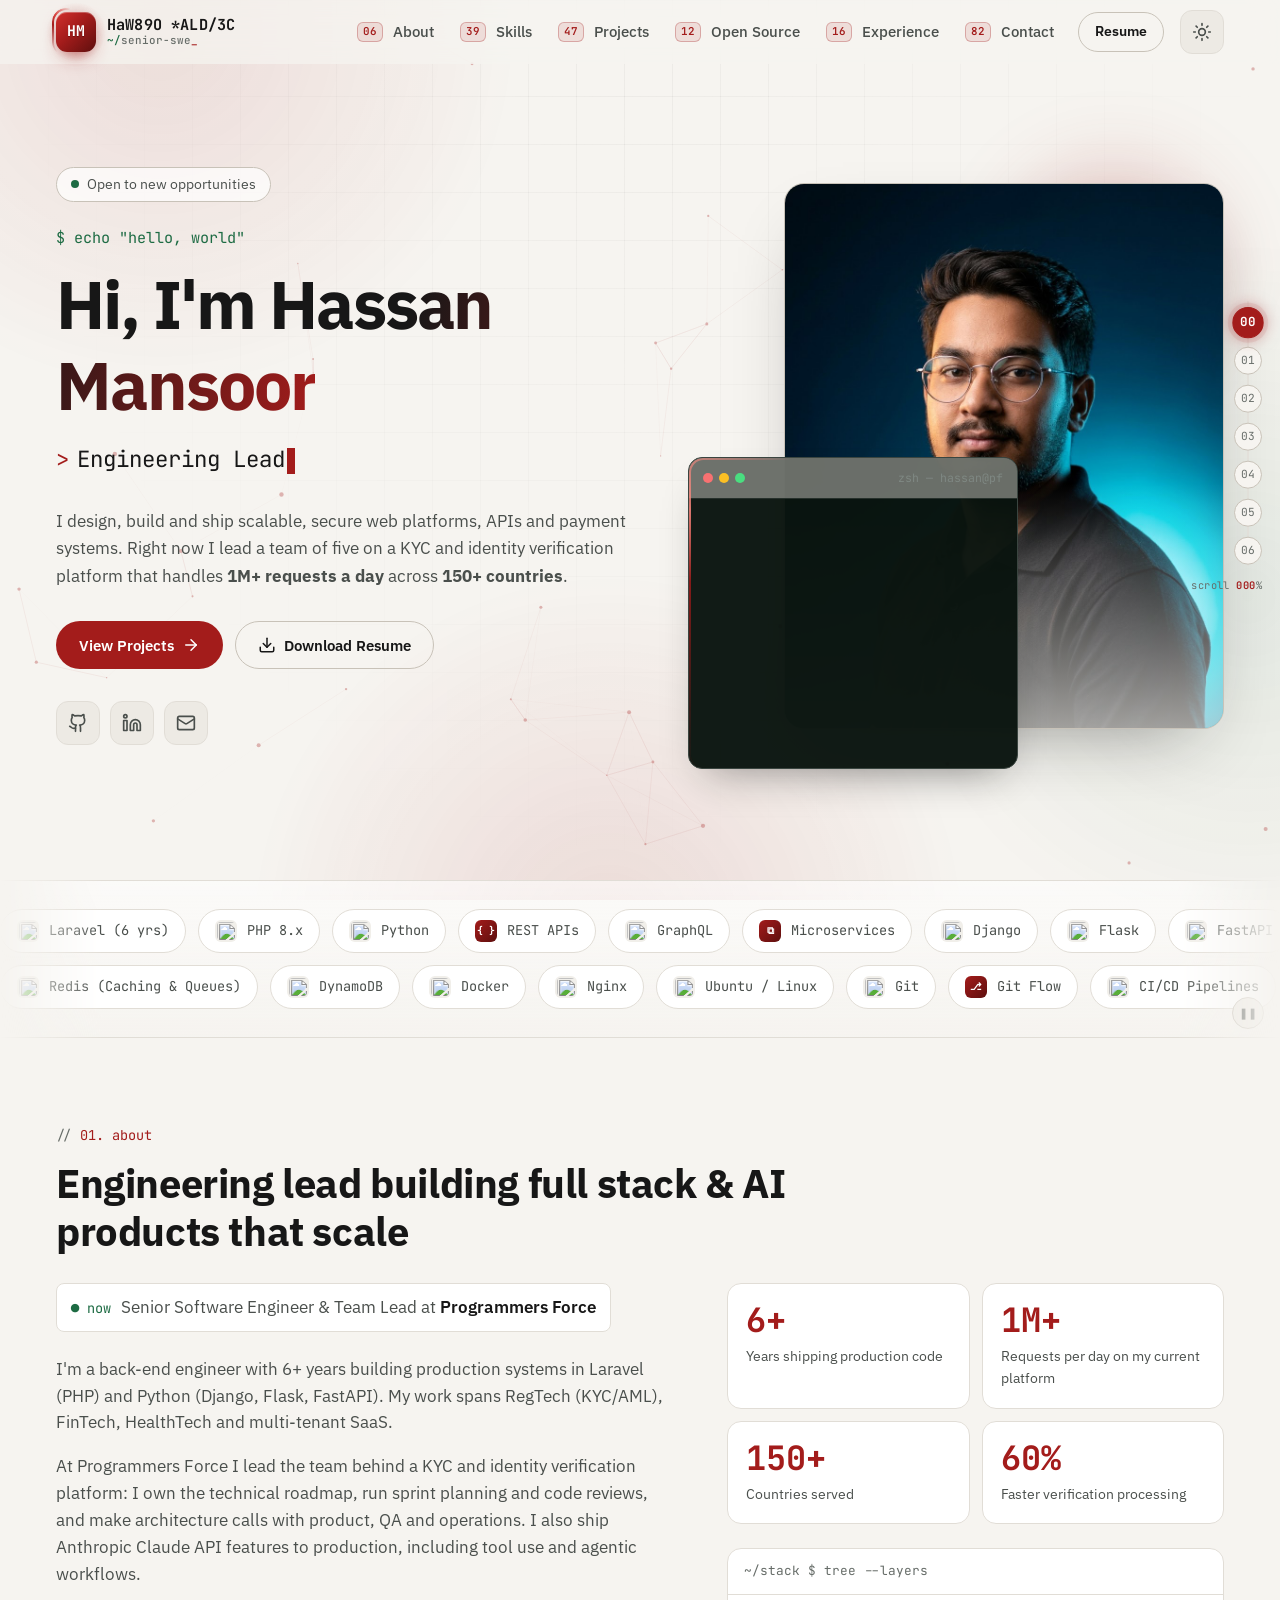
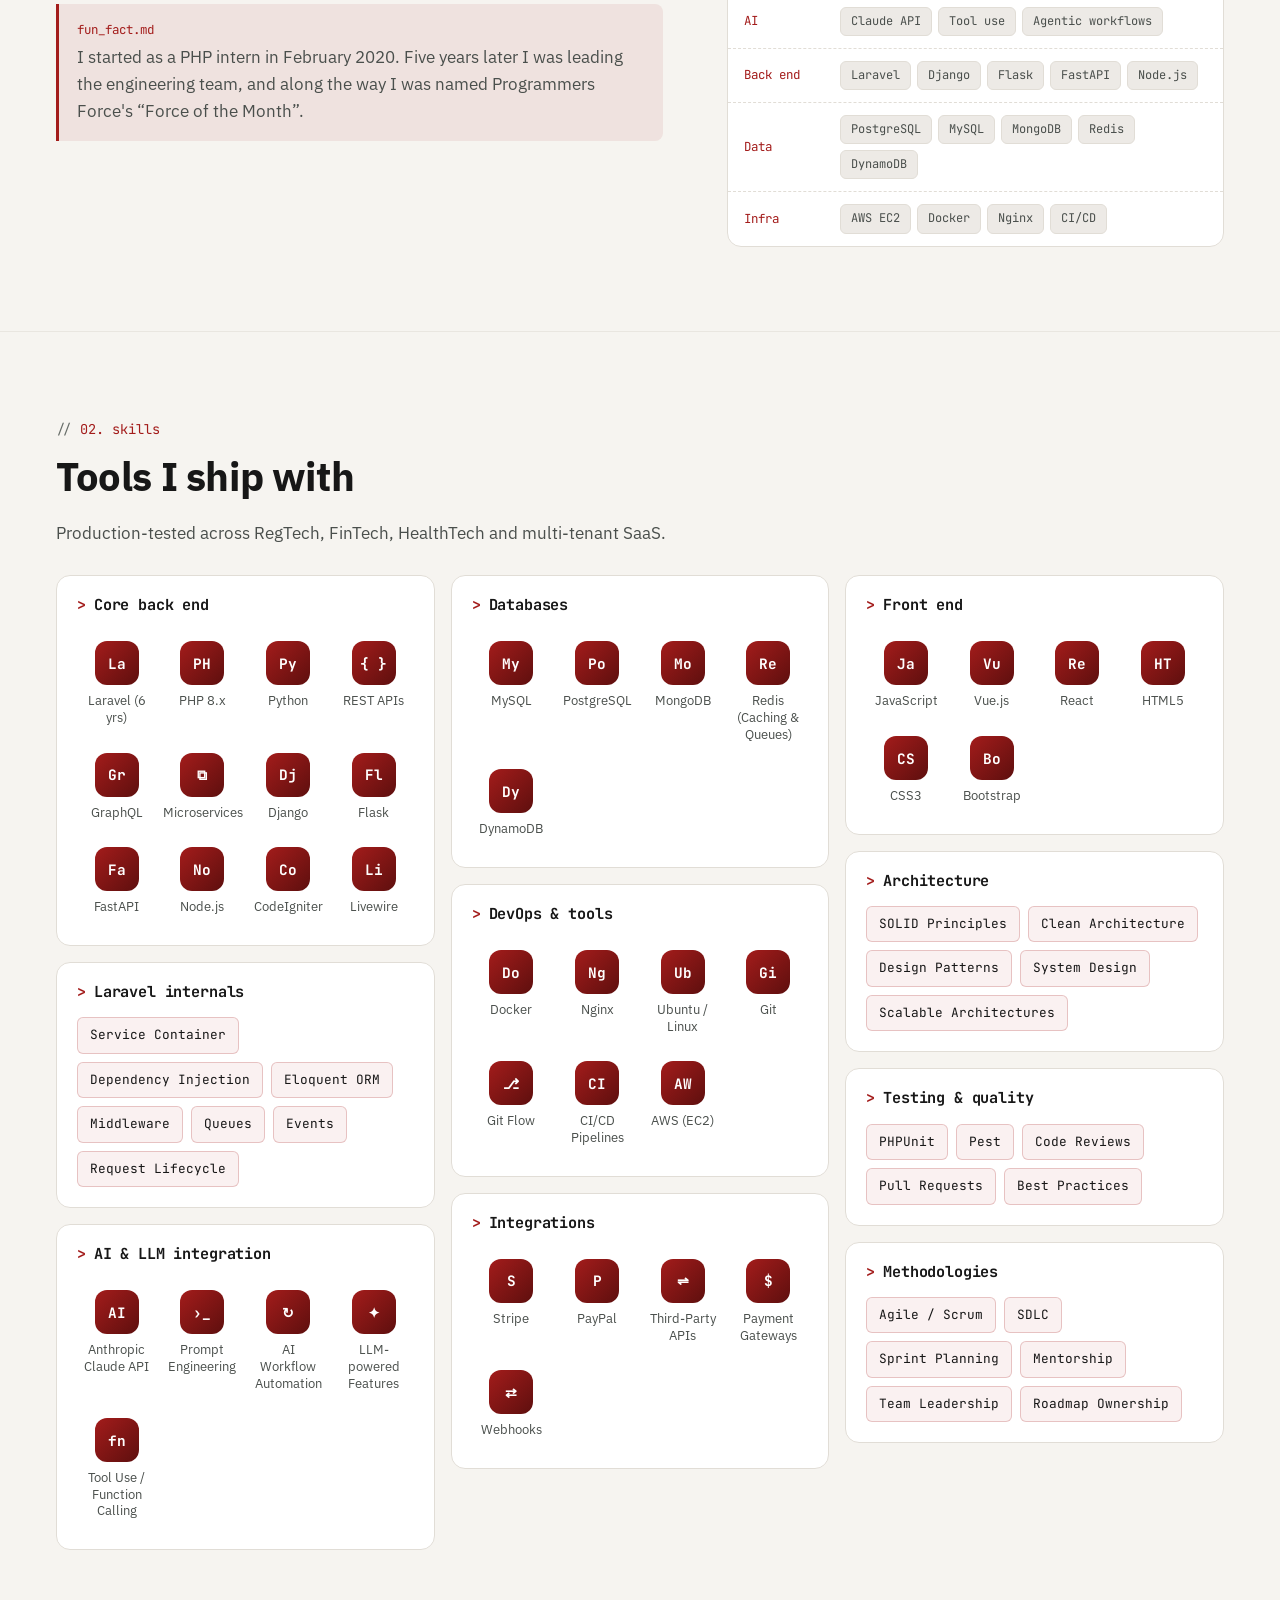
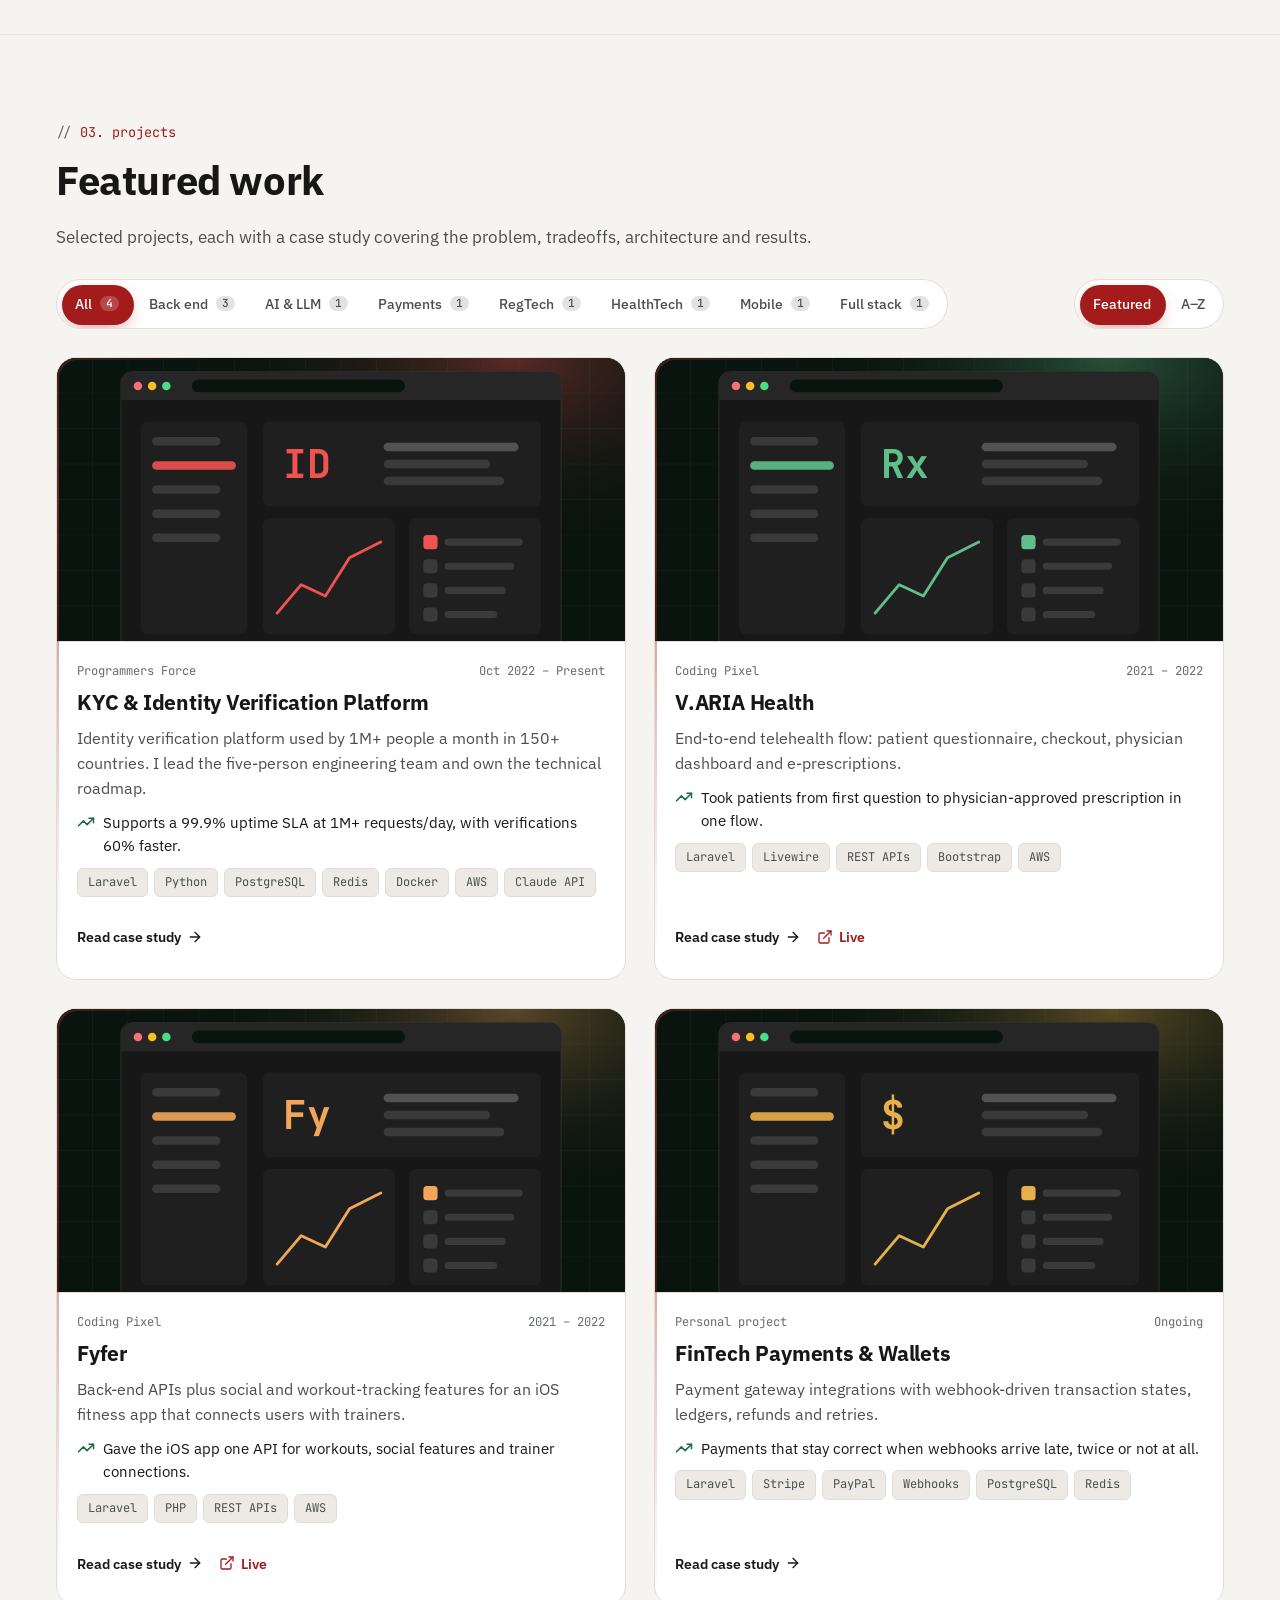
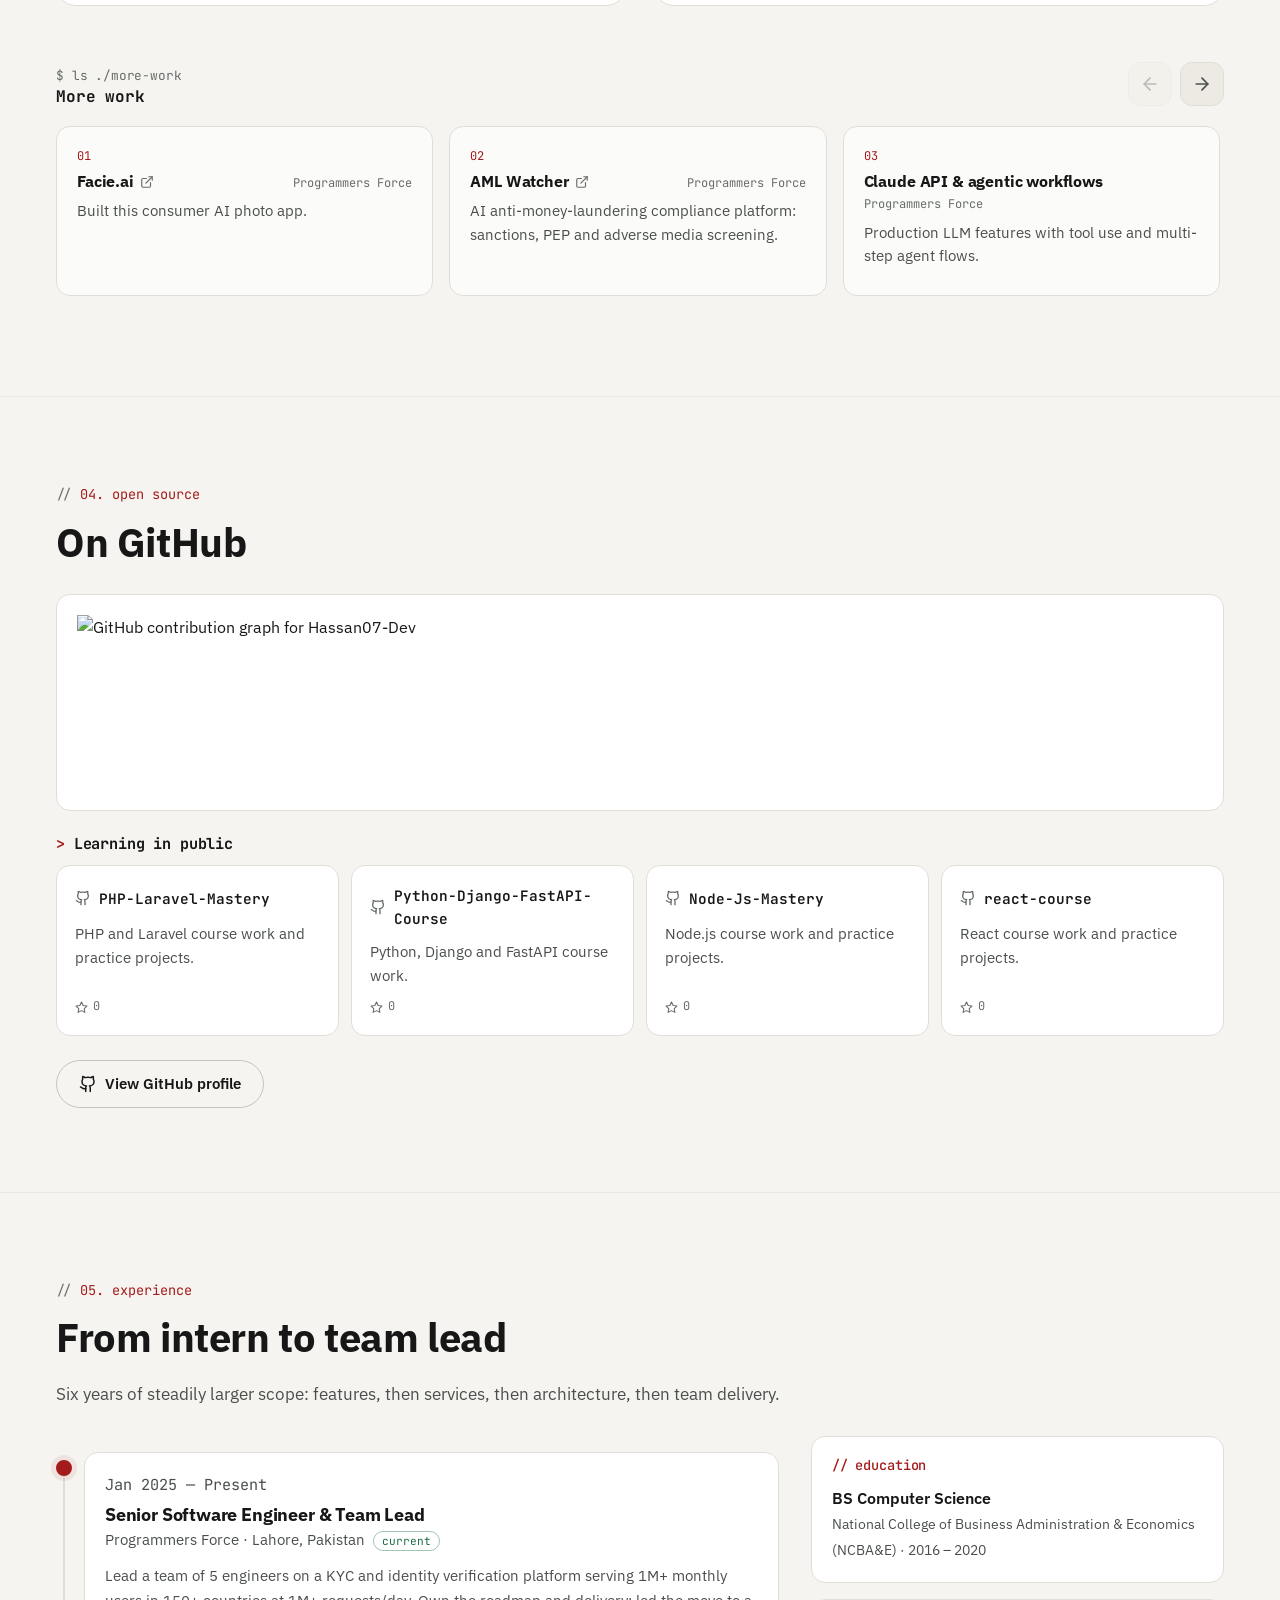
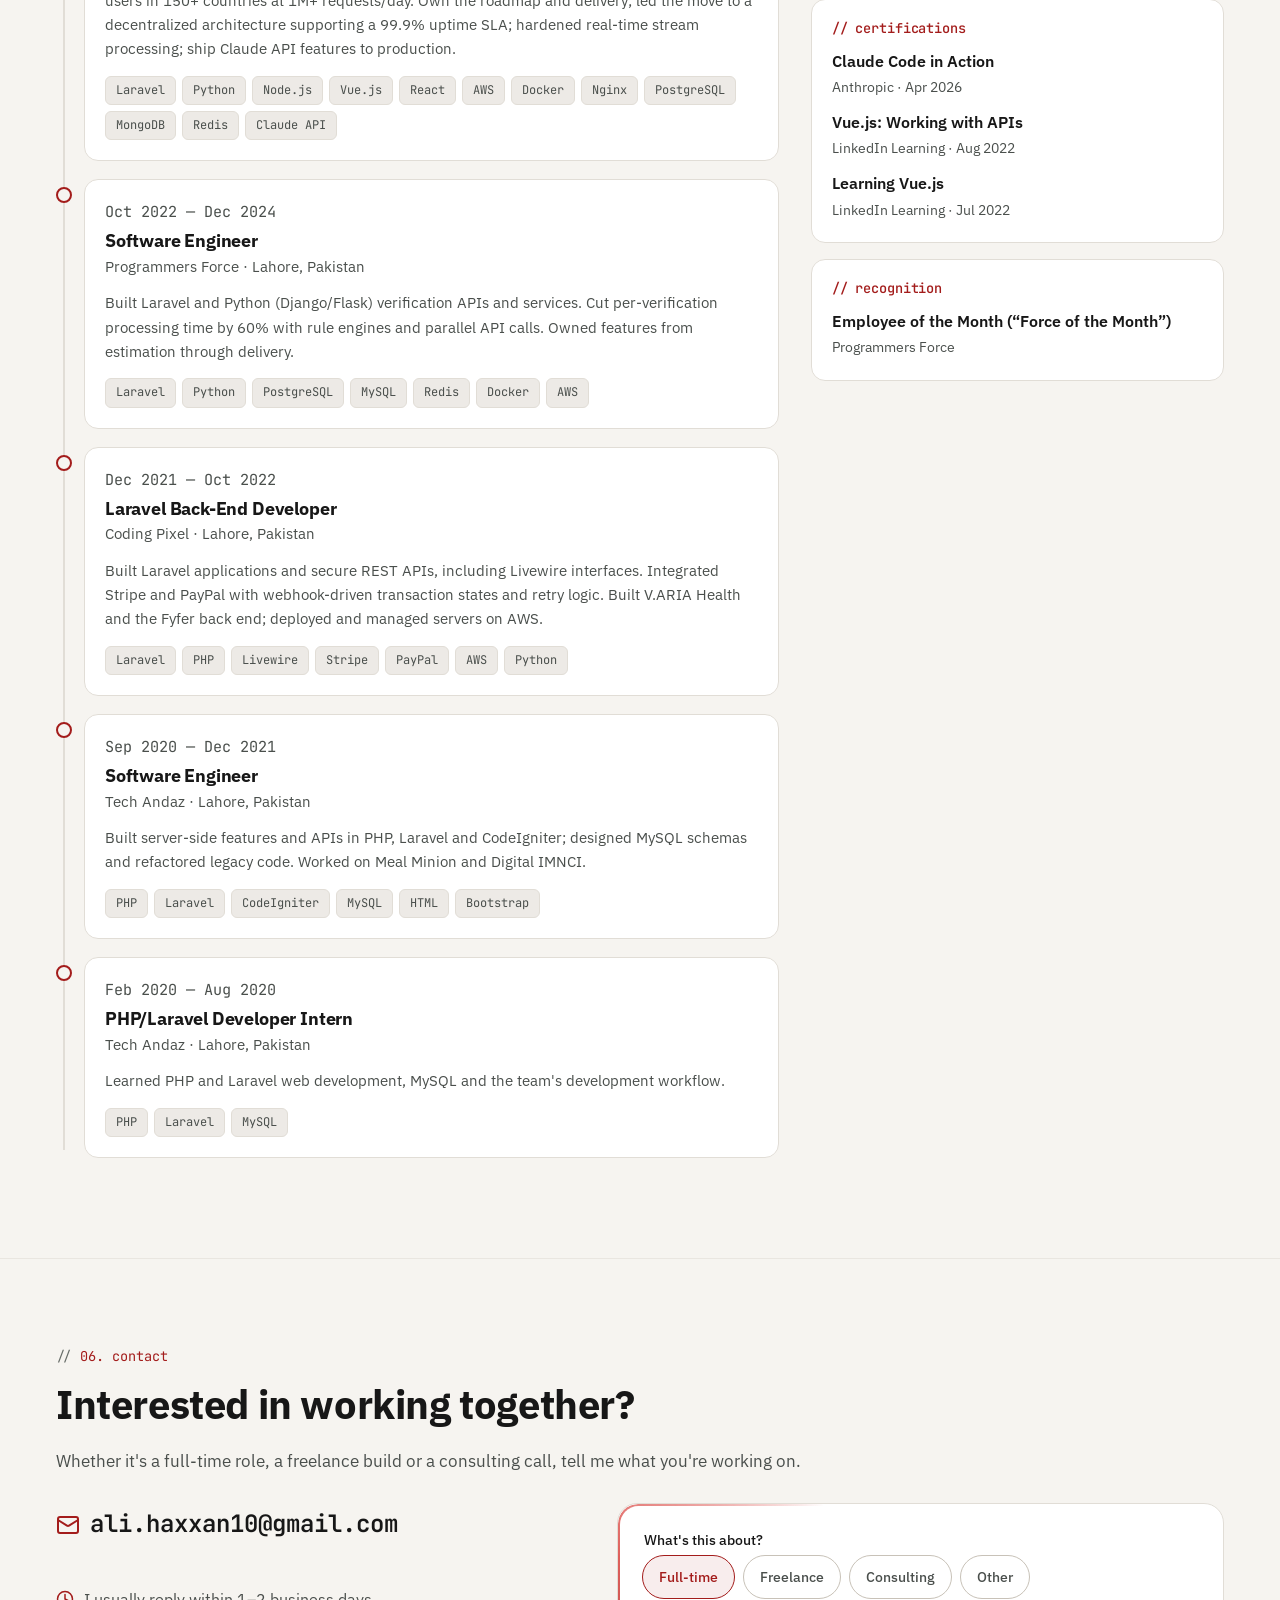
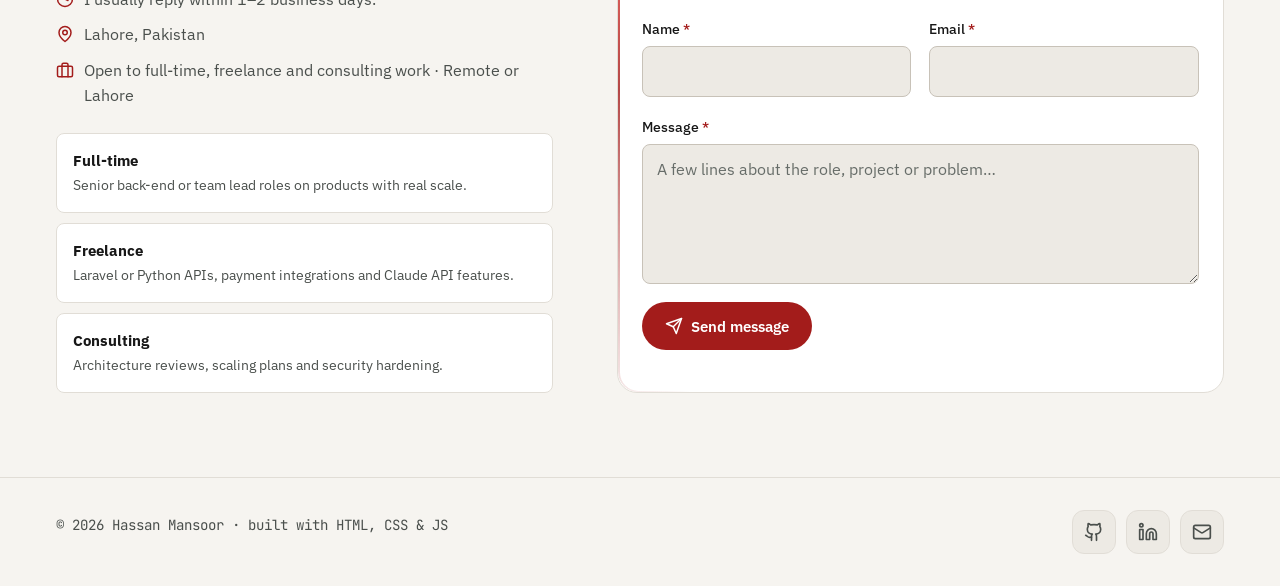
==== index.html @ 576e9c60 "Add developer portfolio site Static HTML/CSS/JS portfolio for Hassan Mansoor: hero with loader and t" ====
<!doctype html>
<html lang="en">
<head>
  <meta charset="utf-8">
  <meta name="viewport" content="width=device-width, initial-scale=1">
  <title>Hassan Mansoor — Engineering Lead · Senior Full Stack &amp; AI Engineer | Laravel, Python, Claude API</title>
  <meta name="description" content="Portfolio of Hassan Mansoor, an Engineering Lead and Senior Full Stack AI Engineer in Lahore with 6+ years building scalable Laravel and Python platforms, APIs, payment systems and Claude API features.">
  <meta name="keywords" content="Hassan Mansoor, engineering lead, senior full stack engineer, full stack AI engineer, developer portfolio, full-stack developer portfolio, Claude Code portfolio, Laravel developer, Python developer, Lahore, Pakistan">
  <meta name="author" content="Hassan Mansoor">
  <meta name="theme-color" content="#06110C">
  <script>(function(){var t;try{t=localStorage.getItem("theme")}catch(e){}if(t!=="light"&&t!=="dark")t=matchMedia("(prefers-color-scheme: light)").matches?"light":"dark";document.documentElement.setAttribute("data-theme",t)})();</script>
  <script>if(!matchMedia("(prefers-reduced-motion: reduce)").matches)document.documentElement.classList.add("loading");</script>
  <link rel="canonical" href="https://hassan07-dev.github.io/">

  <meta property="og:type" content="profile">
  <meta property="og:title" content="Hassan Mansoor — Engineering Lead · Senior Full Stack &amp; AI Engineer">
  <meta property="og:description" content="6+ years building scalable Laravel and Python platforms, APIs and payment systems. Currently leading a KYC platform at 1M+ requests/day.">
  <meta property="og:url" content="https://hassan07-dev.github.io/">
  <meta property="og:image" content="https://hassan07-dev.github.io/assets/img/hassan-mansoor.jpg">
  <meta name="twitter:card" content="summary_large_image">
  <meta name="twitter:title" content="Hassan Mansoor — Engineering Lead · Senior Full Stack &amp; AI Engineer">
  <meta name="twitter:description" content="Laravel · Python · Claude API · 1M+ requests/day.">
  <meta name="twitter:image" content="https://hassan07-dev.github.io/assets/img/hassan-mansoor.jpg">

  <link rel="icon" href="assets/img/favicon.svg" type="image/svg+xml">
  <link rel="preconnect" href="https://fonts.googleapis.com">
  <link rel="preconnect" href="https://fonts.gstatic.com" crossorigin>
  <link href="https://fonts.googleapis.com/css2?family=IBM+Plex+Sans:wght@400;500;600;700&family=JetBrains+Mono:wght@400;500;600;700&display=swap" rel="stylesheet">
  <link rel="preload" as="image" href="assets/img/hassan-mansoor.jpg">
  <link rel="stylesheet" href="assets/css/styles.css">

  <script type="application/ld+json">
  {
    "@context": "https://schema.org",
    "@type": "Person",
    "name": "Hassan Mansoor",
    "jobTitle": "Engineering Lead · Senior Full Stack & AI Engineer",
    "worksFor": { "@type": "Organization", "name": "Programmers Force" },
    "address": { "@type": "PostalAddress", "addressLocality": "Lahore", "addressCountry": "PK" },
    "email": "mailto:ali.haxxan10@gmail.com",
    "image": "https://hassan07-dev.github.io/assets/img/hassan-mansoor.jpg",
    "url": "https://hassan07-dev.github.io/",
    "sameAs": ["https://www.linkedin.com/in/hassan26", "https://github.com/Hassan07-Dev"],
    "alumniOf": "National College of Business Administration & Economics",
    "knowsAbout": ["Laravel", "PHP", "Python", "Django", "Flask", "FastAPI", "REST APIs", "PostgreSQL", "Redis", "AWS", "Docker", "Anthropic Claude API"]
  }
  </script>
</head>
<body data-page="home" data-base="">
  <a class="skip-link" href="#main">Skip to content</a>
  <!-- Page loader (shown while html.loading; removed by main.js, auto-hides after 6s as a failsafe) -->
  <div class="loader" id="loader" aria-hidden="true">
    <div class="loader-curtain loader-curtain-top"></div>
    <div class="loader-curtain loader-curtain-bottom"></div>
    <div class="loader-core">
      <div class="loader-orbit">
        <svg class="loader-ring" viewBox="0 0 120 120">
          <circle class="loader-ring-track" cx="60" cy="60" r="52"/>
          <circle class="loader-ring-arc" cx="60" cy="60" r="52" pathLength="100"/>
        </svg>
        <span class="loader-spinner"></span>
        <span class="loader-monogram">HM</span>
      </div>
      <p class="loader-name"><span class="prompt">~/</span>hassan<span class="caret">_</span></p>
      <ol class="loader-log">
        <li>booting portfolio<span class="dots"></span></li>
        <li>loading modules: laravel · python · claude-api</li>
        <li>warming caches: redis</li>
        <li class="ok">ready ✓</li>
      </ol>
      <div class="loader-bar"><span></span></div>
      <p class="loader-pct"><b>000</b>%</p>
    </div>
  </div>

  <header class="site-header">
    <nav class="container nav" aria-label="Primary">
      <a class="logo" href="#top" aria-label="Hassan Mansoor, back to top"><span class="logo-mark" aria-hidden="true"><span class="logo-face logo-front">HM</span><span class="logo-face logo-back">&lt;/&gt;</span></span><span class="logo-text" aria-hidden="true"><span class="logo-name">Hassan Mansoor</span><span class="logo-sub"><span class="prompt">~/</span>senior-swe<span class="caret">_</span></span></span></a>
      <div class="nav-menu" id="nav-menu">
        <a href="#about"><span class="num">01</span>About</a>
        <a href="#skills"><span class="num">02</span>Skills</a>
        <a href="#projects"><span class="num">03</span>Projects</a>
        <a href="#opensource"><span class="num">04</span>Open Source</a>
        <a href="#writing"><span class="num">05</span>Writing</a>
        <a href="#experience"><span class="num">06</span>Experience</a>
        <a href="#contact"><span class="num">07</span>Contact</a>
        <a class="btn btn-ghost" href="assets/Hassan-Mansoor-Resume.pdf" download>Resume</a>
      </div>
      <div class="nav-end">
        <button class="icon-btn theme-toggle" type="button" aria-label="Switch to day mode">
          <svg class="i-moon" viewBox="0 0 24 24" fill="none" stroke="currentColor" stroke-width="2" stroke-linecap="round" stroke-linejoin="round" aria-hidden="true"><path d="M12 3a6 6 0 0 0 9 9 9 9 0 1 1-9-9Z"/></svg>
          <svg class="i-sun" viewBox="0 0 24 24" fill="none" stroke="currentColor" stroke-width="2" stroke-linecap="round" stroke-linejoin="round" aria-hidden="true"><circle cx="12" cy="12" r="4"/><path d="M12 2v2M12 20v2M4.93 4.93l1.41 1.41M17.66 17.66l1.41 1.41M2 12h2M20 12h2M6.34 17.66l-1.41 1.41M19.07 4.93l-1.41 1.41"/></svg>
        </button>
        <button class="nav-toggle" type="button" aria-expanded="false" aria-controls="nav-menu" aria-label="Open menu"><span class="bar"></span></button>
      </div>
    </nav>
  </header>

  <main id="main">
    <!-- 1. Hero -->
    <section class="hero" id="top" data-rail="Intro" aria-labelledby="hero-title">
      <div class="container hero-grid">
        <div>
          <p class="status-pill" data-intro><span class="status-dot" aria-hidden="true"></span>Open to new opportunities</p>
          <p class="hero-hello" data-intro>$ echo "hello, world"</p>
          <h1 class="hero-title" id="hero-title" data-intro>Hi, I'm <span class="name">Hassan Mansoor</span></h1>
          <p class="typing" aria-hidden="true" data-intro><span class="gt">&gt;</span><span id="typed">Engineering Lead</span><span class="cursor"></span></p>
          <p class="sr-only">Engineering Lead, Senior Full Stack Engineer and Full Stack AI Engineer.</p>
          <p class="hero-intro" data-intro>I design, build and ship scalable, secure web platforms, APIs and payment systems. Right now I lead a team of five on a KYC and identity verification platform that handles <strong>1M+ requests a day</strong> across <strong>150+ countries</strong>.</p>
          <div class="hero-actions" data-intro>
            <a class="btn btn-primary" href="#projects">View Projects
              <svg viewBox="0 0 24 24" fill="none" stroke="currentColor" stroke-width="2" stroke-linecap="round" stroke-linejoin="round" aria-hidden="true"><path d="M5 12h14"/><path d="m12 5 7 7-7 7"/></svg>
            </a>
            <a class="btn btn-ghost" href="assets/Hassan-Mansoor-Resume.pdf" download>
              <svg viewBox="0 0 24 24" fill="none" stroke="currentColor" stroke-width="2" stroke-linecap="round" stroke-linejoin="round" aria-hidden="true"><path d="M21 15v4a2 2 0 0 1-2 2H5a2 2 0 0 1-2-2v-4"/><polyline points="7 10 12 15 17 10"/><line x1="12" x2="12" y1="15" y2="3"/></svg>
              Download Resume
            </a>
          </div>
          <div class="social-row" id="hero-social" aria-label="Social links" data-intro></div>
        </div>

        <div class="hero-visual">
          <div class="photo-glow" aria-hidden="true"></div>
          <div class="photo-frame is-loading" data-skeleton data-intro="photo">
            <img src="assets/img/hassan-mansoor.jpg" alt="Portrait of Hassan Mansoor" width="928" height="1152" fetchpriority="high" decoding="async">
          </div>
          <div class="terminal hero-terminal" aria-hidden="true" data-intro="terminal">
            <div class="terminal-bar"><span></span><span></span><span></span><em>zsh — hassan@pf</em></div>
            <!-- main.js types this out line by line, then keeps rewriting "scale" (typewriter: change content) -->
            <div class="terminal-body" id="term">
              <div class="t-line"><span class="p">$</span> <span class="c" data-type>whoami</span></div>
              <div class="t-out">hassan_mansoor · senior software engineer &amp; team lead @ programmers force</div>
              <div class="t-line"><span class="p">$</span> <span class="c" data-type>cat stack.json</span></div>
              <div class="t-out">{</div>
              <div class="t-out">&nbsp;&nbsp;<span class="k">"backend"</span>: [<span class="s">"Laravel"</span>, <span class="s">"Python"</span>],</div>
              <div class="t-out">&nbsp;&nbsp;<span class="k">"ai"</span>: <span class="s">"Claude API"</span>,</div>
              <div class="t-out">&nbsp;&nbsp;<span class="k">"scale"</span>: <span class="v">"<span id="term-scale">1M+ req/day</span>"</span></div>
              <div class="t-out">}</div>
              <div class="t-line t-last"><span class="p">$</span> <span class="t-caret"></span></div>
            </div>
          </div>
        </div>
      </div>
    </section>

    <!-- Tech-stack slider (marquee) -->
    <div class="marquee" id="marquee" aria-label="Technologies I work with"></div>

    <!-- 2. About -->
    <section class="section" id="about" data-rail="About" aria-labelledby="about-title">
      <div class="container">
        <div class="section-head">
          <p class="eyebrow">01. about</p>
          <h2 class="section-title" id="about-title">Engineering lead building full stack &amp; AI products that scale</h2>
        </div>
        <div id="about-content"></div>
      </div>
    </section>

    <!-- 3. Skills -->
    <section class="section" id="skills" data-rail="Skills" aria-labelledby="skills-title">
      <div class="container">
        <div class="section-head">
          <p class="eyebrow">02. skills</p>
          <h2 class="section-title" id="skills-title">Tools I ship with</h2>
          <p class="section-lead">Production-tested across RegTech, FinTech, HealthTech and multi-tenant SaaS.</p>
        </div>
        <div id="skills-content"></div>
      </div>
    </section>

    <!-- 4. Projects -->
    <section class="section" id="projects" data-rail="Projects" aria-labelledby="projects-title">
      <div class="container">
        <div class="section-head">
          <p class="eyebrow">03. projects</p>
          <h2 class="section-title" id="projects-title">Featured work</h2>
          <p class="section-lead">Selected projects, each with a case study covering the problem, tradeoffs, architecture and results.</p>
        </div>
        <div id="projects-content"></div>
      </div>
    </section>

    <!-- 5. Open source (shown when a GitHub username is set in data.js) -->
    <section class="section" id="opensource" data-rail="Open Source" aria-labelledby="opensource-title">
      <div class="container">
        <div class="section-head">
          <p class="eyebrow">04. open source</p>
          <h2 class="section-title" id="opensource-title">On GitHub</h2>
        </div>
        <div id="opensource-content"></div>
      </div>
    </section>

    <!-- 6. Writing (shown when articles exist in data.js) -->
    <section class="section" id="writing" data-rail="Writing" aria-labelledby="writing-title">
      <div class="container">
        <div class="section-head">
          <p class="eyebrow">05. writing</p>
          <h2 class="section-title" id="writing-title">Recent articles</h2>
        </div>
        <div id="writing-content"></div>
      </div>
    </section>

    <!-- 8. Experience -->
    <section class="section" id="experience" data-rail="Experience" aria-labelledby="experience-title">
      <div class="container">
        <div class="section-head">
          <p class="eyebrow">06. experience</p>
          <h2 class="section-title" id="experience-title">From intern to team lead</h2>
          <p class="section-lead">Six years of steadily larger scope: features, then services, then architecture, then team delivery.</p>
        </div>
        <div id="experience-content"></div>
      </div>
    </section>

    <!-- 9. Contact -->
    <section class="section" id="contact" data-rail="Contact" aria-labelledby="contact-title">
      <div class="container">
        <div class="section-head">
          <p class="eyebrow">07. contact</p>
          <h2 class="section-title" id="contact-title">Interested in working together?</h2>
          <p class="section-lead">Whether it's a full-time role, a freelance build or a consulting call, tell me what you're working on.</p>
        </div>
        <div id="contact-content"></div>
      </div>
    </section>
  </main>

  <!-- Numbered vertical scroll-progress rail (built by main.js from [data-rail] sections) -->
  <nav class="rail" id="rail" aria-label="Page sections"></nav>

  <footer class="site-footer">
    <div class="container footer-inner">
      <p class="mono">© <span data-year></span> Hassan Mansoor · built with HTML, CSS &amp; JS</p>
      <div class="social-row" data-footer-social></div>
    </div>
  </footer>

  <script src="assets/js/data.js"></script>
  <script src="assets/js/components.js"></script>
  <script src="assets/js/main.js"></script>
</body>
</html>
---- assets/css/styles.css ----
/* =========================================================
   Hassan Mansoor — portfolio
   Dark "code" theme · mobile-first · breakpoints 640 / 960 / 1200
   ========================================================= */

:root,
:root[data-theme="dark"] {
  /* Brand */
  --brand: #A31C1B;          /* crimson red */
  --brand-strong: #BD2523;
  --black: #171717;
  --forest: #06110C;

  /* Night (default) */
  --bg: #06110C;
  --bg-rgb: 6, 17, 12;
  --bg-elev: #0B1813;
  --card: #171717;
  --card-rgb: 23, 23, 23;
  --card-hover: #1E1E1E;
  --border: #26302B;
  --border-rgb: 38, 48, 43;
  --border-strong: #3A4540;
  --fg: #F2F2EF;
  --fg-muted: #A9B1AC;
  --fg-subtle: #7F8883;
  --accent: #EF5350;         /* text-safe crimson on dark (≥5:1) */
  --accent-strong: #FF6E6B;
  --accent-rgb: 239, 83, 80;
  --accent-ink: #FFFFFF;
  --accent-soft: rgba(239, 83, 80, 0.12);
  --accent-2: #FF8A80;
  --green: #5FBF8A;
  --green-rgb: 95, 191, 138;
  --amber: #E8B04A;
  --danger: #FF7A6E;
  --icon-tile: #EDEDEA;
  --badge-from: #A31C1B;
  --badge-to: #5E0F0E;
  --grid-rgb: 170, 190, 180;
  --term-rgb: 10, 20, 15;

  /* Type */
  --font-sans: "IBM Plex Sans", system-ui, -apple-system, "Segoe UI", Roboto, sans-serif;
  --font-mono: "JetBrains Mono", ui-monospace, SFMono-Regular, Menlo, Consolas, monospace;

  /* Spacing & shape */
  --gutter: 16px;
  --radius-sm: 8px;
  --radius: 14px;
  --radius-lg: 20px;
  --container: 1200px;
  --nav-h: 64px;

  --shadow: 0 10px 30px -12px rgba(0, 0, 0, 0.6);
  --shadow-lift: 0 22px 40px -18px rgba(var(--accent-rgb), 0.3), 0 12px 28px -14px rgba(0, 0, 0, 0.7);

  --ease: cubic-bezier(0.2, 0.7, 0.2, 1);
  color-scheme: dark;
}

/* Day */
:root[data-theme="light"] {
  --bg: #F6F4F0;
  --bg-rgb: 246, 244, 240;
  --bg-elev: #EDEAE4;
  --card: #FFFFFF;
  --card-rgb: 255, 255, 255;
  --card-hover: #FBFAF7;
  --border: #E1DDD6;
  --border-rgb: 225, 221, 214;
  --border-strong: #C8C2B8;
  --fg: #171717;
  --fg-muted: #4A4F4C;
  --fg-subtle: #676D69;
  --accent: #A31C1B;
  --accent-strong: #861614;
  --accent-rgb: 163, 28, 27;
  --accent-soft: rgba(163, 28, 27, 0.08);
  --accent-2: #D9443F;
  --green: #1D6B43;
  --green-rgb: 29, 107, 67;
  --amber: #9A6300;
  --danger: #B42318;
  --icon-tile: #F1EFEA;
  --grid-rgb: 23, 23, 23;
  --shadow: 0 10px 30px -14px rgba(23, 23, 23, 0.18);
  --shadow-lift: 0 22px 40px -20px rgba(163, 28, 27, 0.3), 0 12px 28px -16px rgba(23, 23, 23, 0.2);
  color-scheme: light;
}

/* ---------- Base ---------- */
*,
*::before,
*::after { box-sizing: border-box; }

html {
  scroll-behavior: smooth;
  scroll-padding-top: calc(var(--nav-h) + 12px);
  -webkit-text-size-adjust: 100%;
}

body {
  margin: 0;
  background: var(--bg);
  color: var(--fg);
  font-family: var(--font-sans);
  font-size: 1rem;
  line-height: 1.6;
  -webkit-font-smoothing: antialiased;
  overflow-x: hidden;
}

/* faint grid behind everything */
body::before {
  content: "";
  position: fixed;
  inset: 0;
  z-index: -1;
  pointer-events: none;
  background-image:
    linear-gradient(rgba(var(--grid-rgb), 0.045) 1px, transparent 1px),
    linear-gradient(90deg, rgba(var(--grid-rgb), 0.045) 1px, transparent 1px);
  background-size: 48px 48px;
  mask-image: radial-gradient(ellipse at 50% 0%, #000 0%, transparent 70%);
  -webkit-mask-image: radial-gradient(ellipse at 50% 0%, #000 0%, transparent 70%);
}

img { max-width: 100%; display: block; }
a { color: var(--accent); text-decoration: none; }
a:hover { color: var(--accent-strong); }
h1, h2, h3, h4 { line-height: 1.2; margin: 0 0 0.5em; letter-spacing: -0.01em; }
p { margin: 0 0 1em; }
ul { margin: 0; padding: 0; }

:focus-visible {
  outline: 2px solid var(--accent);
  outline-offset: 3px;
  border-radius: 4px;
}

.sr-only {
  position: absolute !important;
  width: 1px; height: 1px;
  padding: 0; margin: -1px;
  overflow: hidden; clip: rect(0, 0, 0, 0);
  white-space: nowrap; border: 0;
}

.skip-link {
  position: absolute;
  left: 12px; top: -48px;
  z-index: 100;
  padding: 10px 16px;
  background: var(--brand);
  color: var(--accent-ink);
  font-weight: 600;
  border-radius: var(--radius-sm);
  transition: top 0.2s var(--ease);
}
.skip-link:focus { top: 12px; color: var(--accent-ink); }

.container {
  width: 100%;
  max-width: var(--container);
  margin: 0 auto;
  padding: 0 var(--gutter);
}

.mono { font-family: var(--font-mono); }

/* ---------- Buttons ---------- */
.btn {
  display: inline-flex;
  align-items: center;
  justify-content: center;
  gap: 8px;
  min-height: 48px;
  padding: 0 22px;
  border-radius: 999px;
  border: 1px solid transparent;
  font: 600 0.95rem/1 var(--font-sans);
  cursor: pointer;
  transition: transform 0.2s var(--ease), background-color 0.2s, border-color 0.2s, color 0.2s, box-shadow 0.2s;
  white-space: nowrap;
}
.btn svg { width: 18px; height: 18px; flex: none; }
.btn-primary { background: var(--brand); color: var(--accent-ink); }
.btn-primary:hover { background: var(--brand-strong); color: var(--accent-ink); transform: translateY(-2px); box-shadow: 0 10px 24px -10px rgba(var(--accent-rgb), 0.6); }
.btn-ghost { background: transparent; color: var(--fg); border-color: var(--border-strong); }
.btn-ghost:hover { border-color: var(--accent); color: var(--accent); transform: translateY(-2px); }
.btn:active { transform: translateY(0); }

.icon-btn {
  display: inline-flex;
  align-items: center;
  justify-content: center;
  width: 44px; height: 44px;
  border-radius: 12px;
  border: 1px solid var(--border);
  color: var(--fg-muted);
  background: var(--bg-elev);
  transition: color 0.2s, border-color 0.2s, transform 0.2s var(--ease);
}
.icon-btn svg { width: 20px; height: 20px; }
.icon-btn:hover { color: var(--accent); border-color: var(--accent); transform: translateY(-2px); }

/* ---------- Navigation ---------- */
.site-header {
  position: fixed;
  inset: 0 0 auto 0;
  z-index: 50;
  height: var(--nav-h);
  background: rgba(var(--bg-rgb), 0.72);
  backdrop-filter: blur(14px);
  -webkit-backdrop-filter: blur(14px);
  border-bottom: 1px solid transparent;
  transition: border-color 0.25s, background-color 0.25s;
}
.site-header.is-scrolled { border-bottom-color: var(--border); background: rgba(var(--bg-rgb), 0.9); }

.nav {
  height: 100%;
  display: flex;
  align-items: center;
  justify-content: space-between;
  gap: 16px;
}

.logo {
  font-family: var(--font-mono);
  font-weight: 600;
  font-size: 1rem;
  color: var(--fg);
  display: inline-flex;
  align-items: center;
  min-height: 44px;
}
.logo:hover { color: var(--fg); }
.logo .prompt { color: var(--green); }
.logo .caret { color: var(--accent); animation: blink 1.1s steps(1) infinite; }

.nav-toggle {
  display: inline-flex;
  align-items: center;
  justify-content: center;
  width: 44px; height: 44px;
  border: 1px solid var(--border);
  border-radius: 12px;
  background: var(--bg-elev);
  color: var(--fg);
  cursor: pointer;
}
.nav-toggle .bar,
.nav-toggle .bar::before,
.nav-toggle .bar::after {
  display: block;
  width: 18px; height: 2px;
  background: currentColor;
  border-radius: 2px;
  position: relative;
  transition: transform 0.25s var(--ease), background-color 0.2s;
}
.nav-toggle .bar::before,
.nav-toggle .bar::after { content: ""; position: absolute; left: 0; }
.nav-toggle .bar::before { top: -6px; }
.nav-toggle .bar::after { top: 6px; }
.nav-toggle[aria-expanded="true"] .bar { background: transparent; }
.nav-toggle[aria-expanded="true"] .bar::before { transform: translateY(6px) rotate(45deg); }
.nav-toggle[aria-expanded="true"] .bar::after { transform: translateY(-6px) rotate(-45deg); }

.nav-menu {
  position: fixed;
  top: var(--nav-h);
  left: 0; right: 0;
  height: calc(100dvh - var(--nav-h));
  padding: 24px var(--gutter) 32px;
  background: var(--bg);
  border-top: 1px solid var(--border);
  display: flex;
  flex-direction: column;
  gap: 4px;
  overflow-y: auto;
  transform: translateX(100%);
  visibility: hidden;
  transition: transform 0.3s var(--ease), visibility 0.3s;
}
.nav-menu.is-open { transform: none; visibility: visible; }

.nav-menu a:not(.btn) {
  display: flex;
  align-items: center;
  gap: 10px;
  min-height: 52px;
  padding: 0 8px;
  font-size: 1.15rem;
  font-weight: 500;
  color: var(--fg);
  border-bottom: 1px solid var(--border);
}
.nav-menu a:not(.btn) .num { font-family: var(--font-mono); font-size: 0.8rem; color: var(--accent); }
.nav-menu a:not(.btn):hover,
.nav-menu a.is-active { color: var(--accent); }
.nav-menu .btn { margin-top: 20px; }

body.menu-open { overflow: hidden; }

@media (min-width: 960px) {
  .nav-toggle { display: none; }
  .nav-menu {
    position: static;
    height: auto;
    padding: 0;
    background: none;
    border: 0;
    flex-direction: row;
    align-items: center;
    gap: 2px;
    overflow: visible;
    transform: none;
    visibility: visible;
  }
  .nav-menu a:not(.btn) {
    min-height: 44px;
    padding: 0 12px;
    font-size: 0.92rem;
    color: var(--fg-muted);
    border: 0;
    border-radius: 8px;
  }
  .nav-menu a:not(.btn) .num { font-size: 0.72rem; }
  .nav-menu .btn { margin: 0 0 0 10px; min-height: 40px; padding: 0 16px; font-size: 0.88rem; }
}

/* ---------- Sections ---------- */
.section { padding: 60px 0; }
.section + .section { border-top: 1px solid rgba(var(--border-rgb), 0.6); }

.section-head { margin-bottom: 28px; max-width: 760px; }
.eyebrow {
  display: inline-flex;
  align-items: center;
  gap: 8px;
  font-family: var(--font-mono);
  font-size: 0.85rem;
  color: var(--accent);
  margin-bottom: 12px;
}
.eyebrow::before { content: "//"; color: var(--fg-subtle); }
.section-title { font-size: clamp(1.75rem, 4vw, 2.5rem); font-weight: 700; }
.section-lead { color: var(--fg-muted); font-size: 1.05rem; margin: 0; }

@media (min-width: 960px) {
  .section { padding: 84px 0; }
}

/* ---------- Hero ---------- */
.hero {
  padding: calc(var(--nav-h) + 40px) 0 72px;
  position: relative;
  overflow-x: clip;
}
.hero-grid {
  display: grid;
  gap: 48px;
  align-items: center;
}

.status-pill {
  display: inline-flex;
  align-items: center;
  gap: 8px;
  padding: 6px 14px;
  border: 1px solid var(--border-strong);
  border-radius: 999px;
  font-size: 0.85rem;
  color: var(--fg-muted);
  background: rgba(var(--card-rgb), 0.7);
  margin-bottom: 24px;
}
.status-dot {
  width: 8px; height: 8px;
  border-radius: 50%;
  background: var(--green);
  box-shadow: 0 0 0 0 rgba(var(--green-rgb), 0.6);
  animation: pulse 2.2s infinite;
}

.hero-hello {
  font-family: var(--font-mono);
  color: var(--green);
  font-size: 0.95rem;
  margin-bottom: 12px;
}
.hero-title {
  font-size: clamp(2.4rem, 8vw, 4.25rem);
  font-weight: 700;
  letter-spacing: -0.03em;
  margin-bottom: 16px;
}
.hero-title .name {
  background: linear-gradient(100deg, var(--fg) 30%, var(--accent) 100%);
  -webkit-background-clip: text;
  background-clip: text;
  color: transparent;
}
.typing {
  font-family: var(--font-mono);
  font-size: clamp(1.05rem, 3.2vw, 1.4rem);
  color: var(--fg);
  min-height: 2em;
  margin-bottom: 20px;
}
.typing .gt { color: var(--accent); margin-right: 8px; }
.typing .cursor {
  display: inline-block;
  width: 0.6ch;
  height: 1.15em;
  margin-left: 2px;
  vertical-align: text-bottom;
  background: var(--accent);
  animation: blink 1s steps(1) infinite;
}
.hero-intro { color: var(--fg-muted); font-size: 1.08rem; max-width: 580px; margin-bottom: 32px; }

.hero-actions { display: flex; flex-wrap: wrap; gap: 12px; margin-bottom: 32px; }
.social-row { display: flex; gap: 10px; flex-wrap: wrap; }

.hero-visual { position: relative; max-width: 440px; width: 100%; margin: 0 auto; }
.photo-frame {
  position: relative;
  border-radius: var(--radius-lg);
  overflow: hidden;
  border: 1px solid var(--border-strong);
  aspect-ratio: 928 / 1152;
  background: var(--bg-elev);
  box-shadow: 0 30px 80px -30px rgba(var(--accent-rgb), 0.45);
}
.photo-frame img { width: 100%; height: 100%; object-fit: cover; }
.photo-frame::after {
  content: "";
  position: absolute;
  inset: 0;
  background: linear-gradient(180deg, transparent 55%, rgba(var(--bg-rgb), 0.65) 100%);
}
.photo-glow {
  position: absolute;
  inset: -12% -10% auto auto;
  width: 70%; aspect-ratio: 1;
  background: radial-gradient(circle, rgba(var(--accent-rgb), 0.35), transparent 65%);
  filter: blur(30px);
  z-index: -1;
}

.terminal {
  background: rgba(var(--term-rgb), 0.97);
  border: 1px solid var(--border-strong);
  border-radius: var(--radius);
  box-shadow: var(--shadow);
  font-family: var(--font-mono);
  font-size: 0.8rem;
  line-height: 1.7;
  overflow: hidden;
}
.terminal-bar {
  display: flex;
  align-items: center;
  gap: 6px;
  padding: 10px 14px;
  border-bottom: 1px solid var(--border);
  background: rgba(var(--border-rgb), 0.45);
}
.terminal-bar span { width: 10px; height: 10px; border-radius: 50%; background: #475569; }
.terminal-bar span:nth-child(1) { background: #f87171; }
.terminal-bar span:nth-child(2) { background: #fbbf24; }
.terminal-bar span:nth-child(3) { background: #4ade80; }
.terminal-bar em { margin-left: auto; font-style: normal; color: var(--fg-subtle); font-size: 0.72rem; }
.terminal-body { padding: 14px 16px 16px; color: var(--fg-muted); overflow-x: auto; }
.terminal-body .p { color: var(--green); }
.terminal-body .c { color: var(--fg); }
.terminal-body .k { color: var(--accent-2); }
.terminal-body .s { color: var(--amber); }
.terminal-body .v { color: var(--accent); }

.hero-terminal {
  position: relative;
  margin: -64px 12px 0;
  z-index: 2;
}

@media (min-width: 640px) {
  .hero-terminal { margin: -72px -24px 0 24px; }
}
@media (min-width: 960px) {
  .hero { padding: calc(var(--nav-h) + 40px) 0 72px; min-height: min(100vh, 880px); display: flex; align-items: center; }
  .hero-grid { grid-template-columns: 1.15fr 0.85fr; gap: 64px; }
  .hero-visual { margin: 0 0 0 auto; }
  .hero-terminal { position: absolute; left: -32px; right: auto; bottom: -44px; width: 300px; margin: 0; }
}
@media (min-width: 1200px) {
  .hero-terminal { left: -96px; bottom: -40px; width: 330px; }
}

/* ---------- About ---------- */
.about-grid { display: grid; gap: 40px; }
.about-copy p { color: var(--fg-muted); font-size: 1.05rem; }
.about-copy strong { color: var(--fg); font-weight: 600; }
.now-at {
  display: inline-block;
  padding: 10px 14px;
  border-radius: var(--radius-sm);
  border: 1px solid var(--border);
  background: var(--card);
  margin-bottom: 24px;
  font-size: 0.95rem;
}
.now-at .mono { color: var(--green); font-size: 0.85rem; margin-right: 6px; }

.fun-fact {
  margin-top: 8px;
  padding: 16px 18px;
  border-left: 3px solid var(--accent);
  background: var(--accent-soft);
  border-radius: 0 var(--radius-sm) var(--radius-sm) 0;
  color: var(--fg);
}
.fun-fact .label { display: block; font-family: var(--font-mono); font-size: 0.78rem; color: var(--accent); margin-bottom: 4px; }

.stats { display: grid; grid-template-columns: repeat(2, minmax(0, 1fr)); gap: 12px; margin-bottom: 24px; }
.stat {
  --rx: 0deg; --ry: 0deg;
  padding: 18px;
  border: 1px solid var(--border);
  border-radius: var(--radius);
  background: var(--card);
  transition: transform 0.25s var(--ease), border-color 0.25s, box-shadow 0.25s;
}
.stat[data-tilt]:hover {
  transform: perspective(600px) rotateX(var(--rx)) rotateY(var(--ry)) translateY(-4px);
  border-color: rgba(var(--accent-rgb), 0.45);
  box-shadow: 0 16px 30px -18px rgba(var(--accent-rgb), 0.45);
}
.stat-value { font-variant-numeric: tabular-nums; }
.stat-value { font-family: var(--font-mono); font-size: clamp(1.6rem, 5vw, 2.1rem); font-weight: 700; color: var(--accent); line-height: 1.1; }
.stat-label { font-size: 0.88rem; color: var(--fg-muted); margin-top: 6px; }

.stack-viz { border: 1px solid var(--border); border-radius: var(--radius); background: var(--card); overflow: hidden; }
.stack-viz-head { padding: 12px 16px; border-bottom: 1px solid var(--border); font-family: var(--font-mono); font-size: 0.8rem; color: var(--fg-subtle); }
.stack-layer { display: grid; grid-template-columns: 84px 1fr; align-items: center; gap: 12px; padding: 12px 16px; border-bottom: 1px dashed var(--border); }
.stack-layer:last-child { border-bottom: 0; }
.stack-layer-name { font-family: var(--font-mono); font-size: 0.78rem; color: var(--accent); }
.stack-layer-items { display: flex; flex-wrap: wrap; gap: 6px; }

@media (min-width: 960px) {
  .about-grid { grid-template-columns: 1.1fr 0.9fr; gap: 64px; align-items: start; }
}

/* ---------- Tags ---------- */
.tag {
  display: inline-flex;
  align-items: center;
  padding: 4px 10px;
  border-radius: 6px;
  font-family: var(--font-mono);
  font-size: 0.75rem;
  color: var(--fg-muted);
  background: rgba(var(--border-rgb), 0.6);
  border: 1px solid var(--border);
  white-space: nowrap;
}
.tag-list { display: flex; flex-wrap: wrap; gap: 6px; list-style: none; }

/* ---------- Skills ---------- */
.skills-grid { columns: 1; column-gap: 16px; }
.skills-grid > .skill-group { break-inside: avoid; margin-bottom: 16px; }
.skill-group {
  padding: 20px;
  border: 1px solid var(--border);
  border-radius: var(--radius);
  background: var(--card);
}
.skill-group h3 { font-size: 0.95rem; font-family: var(--font-mono); color: var(--fg); margin-bottom: 16px; display: flex; align-items: center; gap: 8px; }
.skill-group h3::before { content: ">"; color: var(--accent); }
.skill-icons { list-style: none; display: grid; grid-template-columns: repeat(auto-fill, minmax(78px, 1fr)); gap: 6px; }
.skill {
  display: flex;
  flex-direction: column;
  align-items: center;
  gap: 8px;
  padding: 10px 4px 8px;
  border-radius: var(--radius-sm);
  border: 1px solid transparent;
  text-align: center;
  transition: border-color 0.2s, background-color 0.2s, transform 0.2s var(--ease);
}
.skill:hover { border-color: var(--border-strong); background: var(--card-hover); transform: translateY(-2px); }
.skill-icon {
  width: 44px; height: 44px;
  border-radius: 12px;
  background: var(--icon-tile);
  display: grid;
  place-items: center;
  overflow: hidden;
}
.skill-icon img { width: 28px; height: 28px; object-fit: contain; }
.skill-icon.badge {
  background: linear-gradient(135deg, var(--badge-from), var(--badge-to));
  color: #fff;
  font-family: var(--font-mono);
  font-weight: 700;
  font-size: 0.9rem;
}
.skill-name { font-size: 0.8rem; color: var(--fg-muted); line-height: 1.3; }

.leadership { margin-top: 16px; padding: 20px; border: 1px dashed var(--border-strong); border-radius: var(--radius); }
.leadership h3 { font-size: 0.95rem; font-family: var(--font-mono); margin-bottom: 12px; }
.leadership h3::before { content: "> "; color: var(--accent); }

@media (min-width: 640px) { .skills-grid { columns: 2; } }
@media (min-width: 1100px) { .skills-grid { columns: 3; } }

/* ---------- Project cards ---------- */
.project-grid { display: grid; gap: 24px; list-style: none; }
.project-card {
  position: relative;
  display: flex;
  flex-direction: column;
  height: 100%;
  border: 1px solid var(--border);
  border-radius: var(--radius-lg);
  background: var(--card);
  overflow: hidden;
  transition: transform 0.25s var(--ease), box-shadow 0.25s var(--ease), border-color 0.25s;
}
.project-card { --rx: 0deg; --ry: 0deg; transform-style: preserve-3d; }
.project-card:hover,
.project-card:focus-within {
  transform: perspective(1000px) rotateX(var(--rx)) rotateY(var(--ry)) translateY(-8px);
  box-shadow: var(--shadow-lift);
  border-color: rgba(var(--accent-rgb), 0.45);
}
.project-card.is-tilting { transition-duration: 0.08s, 0.08s, 0.08s, 0.08s, 0.25s, 0.25s; }
/* glowing spotlight that follows the pointer */
.spotlight {
  position: absolute;
  inset: 0;
  z-index: 0;
  pointer-events: none;
  opacity: 0;
  transition: opacity 0.3s;
  background: radial-gradient(420px circle at var(--mx, 50%) var(--my, 50%), rgba(var(--accent-rgb), 0.14), transparent 60%);
}
.project-card:hover .spotlight { opacity: 1; }
.project-card > *:not(.spotlight) { position: relative; z-index: 1; }
/* animated scan line across the mockup on hover */
.project-media { position: relative; }
.project-media::after {
  content: "";
  position: absolute;
  left: 0; right: 0; top: -30%;
  height: 30%;
  background: linear-gradient(180deg, transparent, rgba(var(--accent-rgb), 0.16), transparent);
  opacity: 0;
  pointer-events: none;
}
.project-card:hover .project-media::after { opacity: 1; animation: scan 1.6s var(--ease) infinite; }
@keyframes scan { from { top: -30%; } to { top: 100%; } }

.project-media { aspect-ratio: 2 / 1; background: var(--bg-elev); border-bottom: 1px solid var(--border); overflow: hidden; }
.project-media img,
.project-media svg { width: 100%; height: 100%; object-fit: cover; display: block; transition: transform 0.5s var(--ease); }
.project-card:hover .project-media img,
.project-card:hover .project-media svg { transform: scale(1.03); }

.project-body { display: flex; flex-direction: column; gap: 10px; padding: 20px; flex: 1; }
.project-meta { display: flex; justify-content: space-between; gap: 8px; font-family: var(--font-mono); font-size: 0.76rem; color: var(--fg-subtle); }
.project-title { font-size: 1.3rem; margin: 0; }
.project-title a { color: var(--fg); }
.project-title a:hover { color: var(--accent); }
/* whole-card click target */
.project-title a::after { content: ""; position: absolute; inset: 0; z-index: 1; }
.project-desc { color: var(--fg-muted); margin: 0; font-size: 0.97rem; }
.project-outcome {
  display: flex;
  gap: 8px;
  align-items: flex-start;
  font-size: 0.92rem;
  color: var(--fg);
  margin: 0;
}
.project-outcome svg { flex: none; width: 18px; height: 18px; color: var(--green); margin-top: 2px; }
.project-links { display: flex; flex-wrap: wrap; align-items: center; gap: 8px 16px; margin-top: auto; padding-top: 8px; }
.project-links a {
  position: relative;
  z-index: 2;
  display: inline-flex;
  align-items: center;
  gap: 6px;
  min-height: 44px;
  font-size: 0.9rem;
  font-weight: 600;
}
.project-links a svg { width: 16px; height: 16px; }
.project-links .case-link { color: var(--fg); }
.project-links .case-link:hover { color: var(--accent); }
.stars { display: inline-flex; align-items: center; gap: 4px; font-family: var(--font-mono); font-size: 0.8rem; color: var(--amber); }
.stars svg { width: 14px; height: 14px; }

@media (min-width: 768px) { .project-grid { grid-template-columns: repeat(2, 1fr); gap: 28px; } }

.more-projects { margin-top: 56px; }
.slider-head { display: flex; align-items: flex-end; justify-content: space-between; gap: 16px; margin-bottom: 16px; }
.slider-controls { display: flex; gap: 8px; }
.slider-controls .icon-btn { cursor: pointer; }
.slider-controls .icon-btn:disabled { opacity: 0.35; cursor: default; transform: none; color: var(--fg-muted); border-color: var(--border); }
.more-projects h3 { font-family: var(--font-mono); font-size: 1rem; margin: 0; color: var(--fg); }
.more-projects h3::before { content: "$ ls ./more-work"; color: var(--fg-subtle); font-weight: 400; display: block; font-size: 0.8rem; margin-bottom: 4px; }
.more-list {
  list-style: none;
  display: flex;
  gap: 16px;
  overflow-x: auto;
  scroll-snap-type: x mandatory;
  scroll-padding: 0;
  padding: 4px 2px 16px;
  scrollbar-width: thin;
  scrollbar-color: var(--border-strong) transparent;
}
.more-item {
  position: relative;
  flex: 0 0 85%;
  scroll-snap-align: start;
  display: flex;
  flex-direction: column;
  gap: 6px;
  min-height: 170px;
  padding: 20px;
  border: 1px solid var(--border);
  border-radius: var(--radius);
  background: rgba(var(--card-rgb), 0.6);
  overflow: hidden;
  transition: border-color 0.25s, background-color 0.25s, transform 0.25s var(--ease);
}
.more-item::before {
  content: "";
  position: absolute;
  inset: 0 0 auto 0;
  height: 2px;
  background: linear-gradient(90deg, var(--accent), var(--accent-2));
  transform: scaleX(0);
  transform-origin: left;
  transition: transform 0.4s var(--ease);
}
.more-item:hover { border-color: var(--border-strong); background: var(--card); transform: translateY(-4px); }
.more-item:hover::before { transform: scaleX(1); }
.more-num { font-family: var(--font-mono); font-size: 0.75rem; color: var(--accent); }
@media (min-width: 640px) { .more-item { flex-basis: calc((100% - 16px) / 2); } }
@media (min-width: 1024px) { .more-item { flex-basis: calc((100% - 32px) / 3); } }
.more-item-head { display: flex; flex-wrap: wrap; justify-content: space-between; align-items: baseline; gap: 4px 12px; }
.more-item h4 { margin: 0; font-size: 1rem; }
.more-item h4 a { color: var(--fg); display: inline-flex; align-items: center; gap: 6px; }
.more-item h4 a:hover { color: var(--accent); }
.more-item h4 svg { width: 14px; height: 14px; color: var(--fg-subtle); }
.more-item .org { font-family: var(--font-mono); font-size: 0.75rem; color: var(--fg-subtle); }
.more-item p { margin: 0; color: var(--fg-muted); font-size: 0.93rem; }

/* ---------- Open source & writing ---------- */
.gh-graph {
  padding: 20px;
  border: 1px solid var(--border);
  border-radius: var(--radius);
  background: var(--card);
  overflow-x: auto;
  margin-bottom: 24px;
}
.gh-graph img { min-width: 680px; width: 100%; height: auto; }
[data-theme="dark"] .gh-graph img { filter: invert(0.9) hue-rotate(180deg) saturate(1.4); }
.contrib-list { list-style: none; display: grid; gap: 12px; margin-bottom: 24px; }
.contrib-list li { padding: 14px 16px; border: 1px solid var(--border); border-radius: var(--radius-sm); background: var(--card); }
.contrib-list a { font-family: var(--font-mono); font-size: 0.9rem; }
.contrib-list p { margin: 4px 0 0; color: var(--fg-muted); font-size: 0.93rem; }

.article-grid { list-style: none; display: grid; gap: 20px; }
.article-card { height: 100%; padding: 22px; border: 1px solid var(--border); border-radius: var(--radius); background: var(--card); display: flex; flex-direction: column; gap: 10px; position: relative; transition: transform 0.25s var(--ease), border-color 0.25s; }
.article-card:hover { transform: translateY(-4px); border-color: var(--border-strong); }
.article-card time, .article-card .read { font-family: var(--font-mono); font-size: 0.76rem; color: var(--fg-subtle); }
.article-card h3 { font-size: 1.1rem; margin: 0; }
.article-card h3 a { color: var(--fg); }
.article-card h3 a::after { content: ""; position: absolute; inset: 0; }
.article-card p { color: var(--fg-muted); margin: 0; font-size: 0.95rem; }
@media (min-width: 768px) { .article-grid { grid-template-columns: repeat(3, 1fr); } }

/* ---------- Experience timeline ---------- */
.timeline { list-style: none; position: relative; padding-left: 28px; }
.timeline::before {
  content: "";
  position: absolute;
  left: 7px; top: 8px; bottom: 8px;
  width: 2px;
  background: var(--border);
}
/* progress fill that draws down as you scroll (--tl set by main.js) */
.timeline::after {
  content: "";
  position: absolute;
  left: 7px; top: 8px; bottom: 8px;
  width: 2px;
  background: linear-gradient(var(--accent), var(--accent-2));
  box-shadow: 0 0 12px rgba(var(--accent-rgb), 0.6);
  transform: scaleY(var(--tl, 1));
  transform-origin: top;
}
.timeline-item::before { transition: background-color 0.3s, box-shadow 0.3s; z-index: 1; }
.timeline-item { position: relative; padding-bottom: 32px; }
.timeline-item:last-child { padding-bottom: 0; }
.timeline-item::before {
  content: "";
  position: absolute;
  left: -28px; top: 8px;
  width: 16px; height: 16px;
  border-radius: 50%;
  background: var(--bg);
  border: 2px solid var(--accent);
}
.timeline-item.is-current::before { background: var(--accent); box-shadow: 0 0 0 5px var(--accent-soft); }
.timeline-card { padding: 20px; border: 1px solid var(--border); border-radius: var(--radius); background: var(--card); }
.timeline-dates { font-family: var(--font-mono); font-size: 0.78rem; color: var(--accent); margin-bottom: 6px; }
.timeline-role { font-size: 1.12rem; margin-bottom: 2px; }
.timeline-company { color: var(--fg-muted); font-size: 0.93rem; margin-bottom: 12px; }
.timeline-company .current-badge { margin-left: 8px; font-family: var(--font-mono); font-size: 0.7rem; color: var(--green); border: 1px solid rgba(var(--green-rgb), 0.4); padding: 2px 8px; border-radius: 999px; }
.timeline-card p { color: var(--fg-muted); font-size: 0.95rem; }

.creds { display: grid; gap: 16px; margin-top: 32px; }
.cred-card { padding: 20px; border: 1px solid var(--border); border-radius: var(--radius); background: var(--card); }
.cred-card h3 { font-family: var(--font-mono); font-size: 0.85rem; color: var(--accent); margin-bottom: 12px; font-weight: 500; }
.cred-card ul { list-style: none; display: grid; gap: 10px; }
.cred-card li strong { display: block; font-weight: 600; color: var(--fg); }
.cred-card li span { font-size: 0.88rem; color: var(--fg-muted); }
@media (min-width: 768px) { .creds { grid-template-columns: repeat(3, 1fr); } }

/* ---------- Contact ---------- */
.contact-grid { display: grid; gap: 40px; }
.contact-email {
  display: inline-flex;
  align-items: center;
  gap: 10px;
  font-family: var(--font-mono);
  font-size: clamp(1rem, 4vw, 1.5rem);
  font-weight: 600;
  color: var(--fg);
  word-break: break-all;
  min-height: 44px;
  margin-bottom: 16px;
}
.contact-email svg { width: 24px; height: 24px; color: var(--accent); flex: none; }
.contact-email:hover { color: var(--accent); }
.contact-meta { list-style: none; display: grid; gap: 10px; margin: 24px 0; color: var(--fg-muted); }
.contact-meta li { display: flex; gap: 10px; align-items: flex-start; }
.contact-meta svg { width: 18px; height: 18px; flex: none; margin-top: 3px; color: var(--accent); }
.inquiry-types { display: grid; gap: 10px; margin-top: 24px; }
.inquiry {
  padding: 14px 16px;
  border: 1px solid var(--border);
  border-radius: var(--radius-sm);
  background: var(--card);
}
.inquiry strong { display: block; font-size: 0.95rem; }
.inquiry span { font-size: 0.88rem; color: var(--fg-muted); }

.contact-form {
  padding: 24px;
  border: 1px solid var(--border);
  border-radius: var(--radius-lg);
  background: var(--card);
  display: grid;
  gap: 18px;
}
.field { display: grid; gap: 6px; }
.field label, .field legend { font-size: 0.9rem; font-weight: 500; color: var(--fg); }
.field .req { color: var(--accent); }
.field input,
.field textarea {
  width: 100%;
  min-height: 48px;
  padding: 12px 14px;
  border-radius: var(--radius-sm);
  border: 1px solid var(--border-strong);
  background: var(--bg-elev);
  color: var(--fg);
  font: inherit;
  font-size: 1rem;
  transition: border-color 0.2s, box-shadow 0.2s;
}
.field textarea { min-height: 140px; resize: vertical; }
.field input::placeholder, .field textarea::placeholder { color: var(--fg-subtle); }
.field input:focus, .field textarea:focus { outline: none; border-color: var(--accent); box-shadow: 0 0 0 3px var(--accent-soft); }
.field [aria-invalid="true"] { border-color: var(--danger); }
.field-error { font-size: 0.85rem; color: var(--danger); min-height: 0; }
.field-error:empty { display: none; }

fieldset.field { border: 0; padding: 0; margin: 0; }
.chip-group { display: flex; flex-wrap: wrap; gap: 8px; margin-top: 4px; }
.chip-group input { position: absolute; opacity: 0; pointer-events: none; }
.chip-group label {
  display: inline-flex;
  align-items: center;
  min-height: 44px;
  padding: 0 16px;
  border: 1px solid var(--border-strong);
  border-radius: 999px;
  font-size: 0.9rem;
  color: var(--fg-muted);
  cursor: pointer;
  transition: all 0.2s;
}
.chip-group input:checked + label { background: var(--accent-soft); border-color: var(--accent); color: var(--accent); }
.chip-group input:focus-visible + label { outline: 2px solid var(--accent); outline-offset: 2px; }

.form-status { font-size: 0.92rem; margin: 0; }
.form-status.ok { color: var(--green); }
.form-status.err { color: var(--danger); }
.contact-form .btn { width: 100%; }
.contact-form .btn[disabled] { opacity: 0.6; cursor: progress; }

@media (min-width: 640px) { .contact-form .btn { width: auto; justify-self: start; } .form-row { display: grid; grid-template-columns: 1fr 1fr; gap: 18px; } }
@media (max-width: 639px) { .form-row { display: grid; gap: 18px; } }
@media (min-width: 960px) { .contact-grid { grid-template-columns: 0.9fr 1.1fr; gap: 64px; align-items: start; } }

/* ---------- Footer ---------- */
.site-footer { border-top: 1px solid var(--border); padding: 32px 0; color: var(--fg-subtle); font-size: 0.88rem; }
.footer-inner { display: flex; flex-wrap: wrap; gap: 16px; align-items: center; justify-content: space-between; }
.footer-inner .mono { color: var(--fg-muted); }

/* ---------- Case-study pages ---------- */
.case-hero { padding: calc(var(--nav-h) + 40px) 0 48px; }
.breadcrumb { font-family: var(--font-mono); font-size: 0.85rem; margin-bottom: 24px; }
.breadcrumb a { display: inline-flex; align-items: center; gap: 6px; min-height: 44px; color: var(--fg-muted); }
.breadcrumb a:hover { color: var(--accent); }
.breadcrumb svg { width: 16px; height: 16px; }
.case-title { font-size: clamp(2rem, 6vw, 3.25rem); font-weight: 700; letter-spacing: -0.02em; }
.case-summary { font-size: 1.15rem; color: var(--fg-muted); max-width: 760px; }
.case-facts { display: grid; grid-template-columns: repeat(auto-fit, minmax(160px, 1fr)); gap: 12px; margin: 28px 0; }
.case-fact { padding: 14px 16px; border: 1px solid var(--border); border-radius: var(--radius-sm); background: var(--card); }
.case-fact dt { font-family: var(--font-mono); font-size: 0.72rem; color: var(--fg-subtle); text-transform: uppercase; letter-spacing: 0.06em; margin-bottom: 4px; }
.case-fact dd { margin: 0; font-size: 0.95rem; }
.case-cover { margin-top: 32px; border-radius: var(--radius-lg); overflow: hidden; border: 1px solid var(--border); aspect-ratio: 16 / 8; }
.case-cover svg, .case-cover img { width: 100%; height: 100%; object-fit: cover; display: block; }

.case-layout { display: grid; gap: 48px; padding-bottom: 96px; }
.case-toc { display: none; }
.case-section { scroll-margin-top: calc(var(--nav-h) + 20px); }
.case-section h2 { font-size: 1.5rem; display: flex; gap: 10px; align-items: baseline; }
.case-section h2 .idx { font-family: var(--font-mono); font-size: 0.85rem; color: var(--accent); }
.case-section > p { color: var(--fg-muted); font-size: 1.04rem; }
.case-section + .case-section { margin-top: 44px; }

.check-list { list-style: none; display: grid; gap: 10px; }
.check-list li { display: flex; gap: 10px; color: var(--fg-muted); }
.check-list li::before { content: "▹"; color: var(--accent); flex: none; }

.tradeoffs { display: grid; gap: 12px; }
.tradeoff { padding: 16px 18px; border: 1px solid var(--border); border-radius: var(--radius); background: var(--card); }
.tradeoff strong { display: block; margin-bottom: 4px; }
.tradeoff span { color: var(--fg-muted); font-size: 0.95rem; }

.flow {
  list-style: none;
  display: grid;
  gap: 10px;
  padding: 20px;
  border: 1px solid var(--border);
  border-radius: var(--radius);
  background:
    linear-gradient(rgba(var(--grid-rgb), 0.05) 1px, transparent 1px) 0 0 / 20px 20px,
    linear-gradient(90deg, rgba(var(--grid-rgb), 0.05) 1px, transparent 1px) 0 0 / 20px 20px,
    var(--bg-elev);
  counter-reset: flow;
}
.flow-step {
  position: relative;
  padding: 12px 14px;
  border: 1px solid var(--border-strong);
  border-radius: var(--radius-sm);
  background: var(--card);
  counter-increment: flow;
}
.flow-step::before { content: counter(flow, decimal-leading-zero); font-family: var(--font-mono); font-size: 0.7rem; color: var(--accent); display: block; }
.flow-step strong { display: block; font-size: 0.95rem; }
.flow-step span { font-size: 0.82rem; color: var(--fg-muted); font-family: var(--font-mono); }
.flow-step:not(:last-child)::after {
  content: "↓";
  position: absolute;
  left: 50%; bottom: -17px;
  transform: translateX(-50%);
  color: var(--accent);
  font-size: 0.9rem;
  line-height: 1;
  z-index: 1;
}
.flow-note { font-size: 0.82rem; color: var(--fg-subtle); font-family: var(--font-mono); margin-top: 8px; }
.case-layout > div { min-width: 0; }
@media (min-width: 1200px) {
  .flow { grid-auto-flow: column; grid-auto-columns: 1fr; gap: 22px; }
  .flow-step:not(:last-child)::after { content: "→"; left: auto; right: -17px; top: 50%; bottom: auto; transform: translateY(-50%); }
}

.states-grid { list-style: none; display: grid; grid-template-columns: repeat(auto-fit, minmax(180px, 1fr)); gap: 14px; }
.state-card { border: 1px solid var(--border); border-radius: var(--radius); overflow: hidden; background: var(--card); }
.state-card .mini { aspect-ratio: 4 / 3; background: var(--bg-elev); border-bottom: 1px solid var(--border); }
.state-card .mini svg { width: 100%; height: 100%; display: block; }
.state-card div.txt { padding: 12px 14px; }
.state-card strong { display: block; font-size: 0.95rem; }
.state-card span { font-size: 0.85rem; color: var(--fg-muted); }

.metrics { display: grid; grid-template-columns: repeat(auto-fit, minmax(140px, 1fr)); gap: 12px; margin-bottom: 24px; }

.case-links { display: flex; flex-wrap: wrap; gap: 12px; }
.repo-note { color: var(--fg-muted); font-size: 0.95rem; padding: 14px 16px; border: 1px dashed var(--border-strong); border-radius: var(--radius-sm); }

.case-nav { display: grid; gap: 12px; margin-top: 64px; padding-top: 32px; border-top: 1px solid var(--border); }
.case-nav a { display: block; padding: 18px 20px; border: 1px solid var(--border); border-radius: var(--radius); background: var(--card); color: var(--fg); transition: border-color 0.2s, transform 0.2s var(--ease); }
.case-nav a:hover { border-color: var(--accent); transform: translateY(-2px); }
.case-nav small { display: block; font-family: var(--font-mono); font-size: 0.75rem; color: var(--fg-subtle); margin-bottom: 4px; }
.case-nav .next { text-align: right; }
@media (min-width: 640px) { .case-nav { grid-template-columns: 1fr 1fr; } }

@media (min-width: 1024px) {
  .case-layout { grid-template-columns: 220px 1fr; gap: 64px; }
  .case-toc { display: block; position: sticky; top: calc(var(--nav-h) + 24px); align-self: start; }
  .case-toc p { font-family: var(--font-mono); font-size: 0.78rem; color: var(--fg-subtle); margin-bottom: 8px; }
  .case-toc ol { list-style: none; padding: 0; margin: 0; border-left: 1px solid var(--border); }
  .case-toc a { display: block; padding: 6px 14px; font-size: 0.9rem; color: var(--fg-muted); border-left: 2px solid transparent; margin-left: -1px; }
  .case-toc a:hover, .case-toc a.is-active { color: var(--accent); border-left-color: var(--accent); }
}

/* ---------- Reveal on scroll ---------- */
/* uses `translate` so `transform` stays free for hover lift / tilt */
.js .reveal {
  opacity: 0;
  translate: 0 22px;
  transition: opacity 0.7s var(--ease), translate 0.7s var(--ease), transform 0.25s var(--ease), box-shadow 0.25s var(--ease), border-color 0.25s, background-color 0.25s;
}
.js .reveal.is-visible { opacity: 1; translate: none; }

/* ---------- Keyframes ---------- */
@keyframes blink { 50% { opacity: 0; } }
@keyframes pulse {
  0% { box-shadow: 0 0 0 0 rgba(var(--green-rgb), 0.55); }
  70% { box-shadow: 0 0 0 8px rgba(var(--green-rgb), 0); }
  100% { box-shadow: 0 0 0 0 rgba(var(--green-rgb), 0); }
}

@media (prefers-reduced-motion: reduce) {
  html { scroll-behavior: auto; }
  *, *::before, *::after { animation-duration: 0.01ms !important; animation-iteration-count: 1 !important; transition-duration: 0.01ms !important; }
  .js .reveal { opacity: 1; translate: none; }
  .mq-track { animation: none !important; }
  .mq-row { overflow-x: auto; }
  .typing .cursor, .logo .caret { animation: none; }
}

/* ---------- Open source heading ---------- */
.contrib-heading { font-family: var(--font-mono); font-size: 0.95rem; color: var(--fg); margin-bottom: 12px; }
.contrib-heading::before { content: "> "; color: var(--accent); }
@media (min-width: 768px) { .contrib-list { grid-template-columns: repeat(2, 1fr); } }

/* ---------- Tech marquee (auto slider) ---------- */
.marquee {
  position: relative;
  display: grid;
  gap: 12px;
  padding: 28px 0;
  border-block: 1px solid var(--border);
  background: linear-gradient(180deg, rgba(var(--card-rgb), 0.6), rgba(var(--bg-rgb), 0.2));
  overflow: hidden;
  mask-image: linear-gradient(90deg, transparent, #000 8%, #000 92%, transparent);
  -webkit-mask-image: linear-gradient(90deg, transparent, #000 8%, #000 92%, transparent);
}
.mq-row { display: flex; width: max-content; }
.mq-track {
  list-style: none;
  display: flex;
  gap: 12px;
  padding-right: 12px;
  animation: marquee 45s linear infinite;
}
.mq-reverse .mq-track { animation-direction: reverse; animation-duration: 52s; }
.marquee:hover .mq-track,
.marquee.is-paused .mq-track,
.marquee:focus-within .mq-track { animation-play-state: paused; }
.mq-item {
  display: inline-flex;
  align-items: center;
  gap: 10px;
  padding: 10px 16px;
  border: 1px solid var(--border);
  border-radius: 999px;
  background: var(--card);
  font-family: var(--font-mono);
  font-size: 0.85rem;
  color: var(--fg-muted);
  white-space: nowrap;
  transition: border-color 0.2s, color 0.2s;
}
.mq-item:hover { border-color: var(--accent); color: var(--fg); }
.mq-item img { width: 22px; height: 22px; padding: 2px; border-radius: 6px; background: var(--icon-tile); }
.mq-badge {
  display: grid; place-items: center;
  width: 22px; height: 22px;
  border-radius: 6px;
  background: linear-gradient(135deg, var(--badge-from), var(--badge-to));
  color: #fff;
  font-size: 0.62rem;
  font-weight: 700;
}
.mq-pause {
  position: absolute;
  right: 16px; bottom: 8px;
  z-index: 2;
  width: 32px; height: 32px;
  border-radius: 50%;
  border: 1px solid var(--border-strong);
  background: var(--bg-elev);
  color: var(--fg-muted);
  font-size: 0.7rem;
  cursor: pointer;
}
.mq-pause:hover { color: var(--accent); border-color: var(--accent); }
@keyframes marquee { to { transform: translateX(-100%); } }

/* ---------- Numbered vertical scroll-progress rail ---------- */
.rail {
  position: fixed;
  z-index: 40;
  top: 0; right: 0;
  height: 100%;
  width: 3px;
  pointer-events: none;
}
.rail-track { position: absolute; inset: var(--nav-h) 0 0 0; background: rgba(var(--border-rgb), 0.6); }
.rail-fill {
  position: absolute;
  inset: 0;
  background: linear-gradient(var(--accent), var(--accent-2));
  transform: scaleY(0);
  transform-origin: top;
  box-shadow: 0 0 10px rgba(var(--accent-rgb), 0.7);
}
.rail ol, .rail-pct { display: none; }

@media (min-width: 1100px) {
  .rail {
    top: 50%;
    right: 18px;
    height: auto;
    width: auto;
    transform: translateY(-50%);
    pointer-events: auto;
    padding: 6px 0;
  }
  .rail-track { inset: 0 13px 34px auto; width: 2px; border-radius: 2px; }
  .rail ol { display: grid; gap: 6px; list-style: none; margin: 0; padding: 0; position: relative; }
  .rail a {
    display: flex;
    align-items: center;
    justify-content: flex-end;
    gap: 10px;
    min-height: 32px;
    font-family: var(--font-mono);
    font-size: 0.7rem;
    color: var(--fg-subtle);
  }
  .rail-num {
    display: grid;
    place-items: center;
    width: 28px; height: 28px;
    border-radius: 50%;
    border: 1px solid var(--border-strong);
    background: var(--bg);
    transition: border-color 0.25s, color 0.25s, background-color 0.25s, transform 0.25s var(--ease), box-shadow 0.25s;
  }
  .rail-label {
    padding: 3px 8px;
    border-radius: 6px;
    background: var(--card);
    border: 1px solid var(--border);
    color: var(--fg);
    white-space: nowrap;
    opacity: 0;
    translate: 8px 0;
    transition: opacity 0.2s, translate 0.2s var(--ease);
    pointer-events: none;
  }
  .rail a:hover .rail-label,
  .rail a:focus-visible .rail-label { opacity: 1; translate: none; }
  .rail a:hover .rail-num { border-color: var(--accent); color: var(--accent); }
  .rail a.is-active .rail-num {
    border-color: var(--accent);
    background: var(--brand);
    color: var(--accent-ink);
    font-weight: 700;
    transform: scale(1.12);
    box-shadow: 0 0 0 4px var(--accent-soft), 0 0 14px rgba(var(--accent-rgb), 0.5);
  }
  .rail-pct {
    display: block;
    margin: 10px 0 0;
    font-family: var(--font-mono);
    font-size: 0.65rem;
    color: var(--fg-subtle);
    text-align: right;
    letter-spacing: 0.04em;
  }
  .rail-pct b { color: var(--accent); font-weight: 600; }
}
/* show the active label too when there's room beside the content */
@media (min-width: 1440px) {
  .rail a.is-active .rail-label { opacity: 1; translate: none; color: var(--accent); }
}

/* ---------- Custom cursor ---------- */
.has-cursor, .has-cursor body, .has-cursor a, .has-cursor button, .has-cursor label { cursor: none; }
.has-cursor input, .has-cursor textarea { cursor: text; }
.cursor-dot, .cursor-ring {
  position: fixed;
  top: 0; left: 0;
  z-index: 9999;
  pointer-events: none;
  border-radius: 50%;
  opacity: 0;
  transition: opacity 0.2s;
}
.cursor-visible .cursor-dot, .cursor-visible .cursor-ring { opacity: 1; }
.cursor-dot {
  width: 8px; height: 8px;
  margin: -4px 0 0 -4px;
  background: var(--accent);
  box-shadow: 0 0 10px var(--accent);
}
.cursor-ring {
  width: 38px; height: 38px;
  margin: -19px 0 0 -19px;
}
.cursor-ring::before {
  content: "";
  position: absolute;
  inset: 0;
  border-radius: 50%;
  border: 1.5px solid rgba(var(--accent-rgb), 0.7);
  transition: transform 0.25s var(--ease), background-color 0.25s, border-color 0.25s, border-radius 0.25s;
}
.cursor-ring.is-link::before { transform: scale(1.6); background: rgba(var(--accent-rgb), 0.12); border-color: var(--accent); }
.cursor-ring.is-card::before { transform: scale(2.2); background: rgba(var(--accent-rgb), 0.06); border-color: rgba(var(--accent-rgb), 0.35); }
.cursor-ring.is-text::before { transform: scale(0.5, 0.9); border-radius: 4px; }
.cursor-ring.is-down::before { transform: scale(0.75); background: rgba(var(--accent-rgb), 0.25); }

/* the numbered rail replaces the in-page TOC once it is visible */
@media (min-width: 1100px) {
  .case-layout { grid-template-columns: minmax(0, 1fr); max-width: 960px; }
  .case-toc { display: none; }
}

/* ---------- Theme-independent dark surfaces (terminal stays dark in day mode) ---------- */
.terminal {
  --fg: #EDEDEA;
  --fg-muted: #A9B1AC;
  --fg-subtle: #7F8883;
  --border: #26302B;
  --border-strong: #3A4540;
  --green: #5FBF8A;
  --accent: #EF5350;
  --accent-2: #FF8A80;
  --amber: #E8B04A;
  color: var(--fg-muted);
}

/* ---------- Day / night toggle ---------- */
.nav-end { display: flex; align-items: center; gap: 8px; }
.theme-toggle { cursor: pointer; position: relative; overflow: hidden; }
.theme-toggle svg { position: absolute; transition: transform 0.4s var(--ease), opacity 0.3s; }
.theme-toggle .i-sun { transform: translateY(140%) rotate(-90deg); opacity: 0; }
[data-theme="light"] .theme-toggle .i-sun { transform: none; opacity: 1; }
[data-theme="light"] .theme-toggle .i-moon { transform: translateY(-140%) rotate(90deg); opacity: 0; }
@media (min-width: 960px) { .nav-menu { margin-left: auto; } }

/* smooth color crossfade when switching themes (added briefly by main.js) */
.theme-anim, .theme-anim *, .theme-anim *::before, .theme-anim *::after {
  transition: background-color 0.35s ease, border-color 0.35s ease, color 0.35s ease, fill 0.35s ease !important;
}

/* day-mode touches */
[data-theme="light"] .skill-icon:not(.badge) { box-shadow: inset 0 0 0 1px var(--border); }
[data-theme="light"] .photo-frame { box-shadow: 0 30px 70px -34px rgba(23, 23, 23, 0.45); }
[data-theme="light"] .hero-terminal { box-shadow: 0 20px 40px -20px rgba(23, 23, 23, 0.45); }
[data-theme="light"] .project-media,
[data-theme="light"] .case-cover,
[data-theme="light"] .state-card .mini { background: #0A140F; }

/* concept / practice skill groups shown as chips */
.skill-chips { gap: 8px; }
.skill-chips .tag { font-size: 0.8rem; padding: 7px 12px; color: var(--fg); background: rgba(var(--accent-rgb), 0.06); border-color: rgba(var(--accent-rgb), 0.22); transition: border-color 0.2s, background-color 0.2s, transform 0.2s var(--ease); }
.skill-chips .tag:hover { border-color: var(--accent); background: var(--accent-soft); transform: translateY(-2px); }

/* keep the desktop nav on one line between 960px and 1200px */
@media (min-width: 960px) {
  .nav-menu a:not(.btn) { white-space: nowrap; }
}
@media (min-width: 960px) and (max-width: 1199px) {
  .nav-menu a:not(.btn) { padding: 0 9px; }
  .nav-menu a:not(.btn) .num { display: none; }
}

/* =========================================================
   Skeleton shimmer
   ========================================================= */
:root, :root[data-theme="dark"] { --sk-base: #1C2420; --sk-hi: #2A3530; }
:root[data-theme="light"] { --sk-base: #E7E3DC; --sk-hi: #F5F2EC; }
.skeleton,
[data-skeleton].is-loading {
  background: linear-gradient(100deg, var(--sk-base) 20%, var(--sk-hi) 40%, var(--sk-base) 60%) 0 0 / 220% 100%;
  animation: shimmer 1.3s linear infinite;
}
[data-skeleton] img { transition: opacity 0.4s ease; }
[data-skeleton].is-loading img { opacity: 0; }
@keyframes shimmer { from { background-position: 120% 0; } to { background-position: -120% 0; } }

.sk-line { display: block; height: 14px; border-radius: 6px; }
.sk-line.sk-sm { height: 10px; }
.sk-row { display: flex; gap: 8px; margin-top: auto; }
.sk-pill { display: block; width: 64px; height: 20px; border-radius: 999px; }

/* =========================================================
   Live GitHub repo cards
   ========================================================= */
.repo-grid { list-style: none; display: grid; gap: 12px; margin-bottom: 24px; }
@media (min-width: 640px) { .repo-grid { grid-template-columns: repeat(2, 1fr); } }
@media (min-width: 1024px) { .repo-grid { grid-template-columns: repeat(auto-fit, minmax(240px, 1fr)); } }
.repo-card {
  display: flex;
  flex-direction: column;
  gap: 10px;
  min-height: 140px;
  padding: 18px;
  border: 1px solid var(--border);
  border-radius: var(--radius);
  background: var(--card);
  transition: border-color 0.25s, transform 0.25s var(--ease);
}
.repo-card:not(.is-skeleton):hover { border-color: rgba(var(--accent-rgb), 0.5); transform: translateY(-3px); }
.repo-name { display: inline-flex; align-items: center; gap: 8px; min-height: 28px; font-family: var(--font-mono); font-size: 0.9rem; font-weight: 600; color: var(--fg); word-break: break-word; }
.repo-name svg { width: 16px; height: 16px; flex: none; color: var(--fg-subtle); }
.repo-name:hover { color: var(--accent); }
.repo-card p { margin: 0; color: var(--fg-muted); font-size: 0.92rem; }
.repo-meta { display: flex; flex-wrap: wrap; gap: 6px 14px; margin-top: auto; font-family: var(--font-mono); font-size: 0.75rem; color: var(--fg-subtle); }
.repo-meta span { display: inline-flex; align-items: center; gap: 5px; }
.repo-meta svg { width: 13px; height: 13px; }
.lang-dot { width: 10px; height: 10px; border-radius: 50%; display: inline-block; }

/* =========================================================
   Hero terminal typewriter
   ========================================================= */
.t-line, .t-out { min-height: 1.7em; white-space: pre-wrap; }
.t-pending { opacity: 0; }
.t-caret, .t-typing .c::after, .t-changing #term-scale::after {
  display: inline-block;
  width: 0.55ch;
  height: 1.05em;
  vertical-align: text-bottom;
  background: var(--accent);
}
.t-caret { animation: blink 1s steps(1) infinite; }
.t-typing .c::after, .t-changing #term-scale::after { content: ""; margin-left: 1px; }

/* =========================================================
   Project filter / sort toolbar (segmented controls with sliding pill)
   ========================================================= */
.project-toolbar { display: flex; flex-wrap: wrap; justify-content: space-between; gap: 12px; margin-bottom: 28px; }
.seg {
  position: relative;
  display: flex;
  gap: 2px;
  padding: 4px;
  border: 1px solid var(--border);
  border-radius: 999px;
  background: var(--card);
  overflow-x: auto;
  max-width: 100%;
  scrollbar-width: none;
}
.seg::-webkit-scrollbar { display: none; }
.seg-pill {
  position: absolute;
  top: 0; left: 0;
  border-radius: 999px;
  background: var(--brand);
  box-shadow: 0 6px 18px -8px rgba(var(--accent-rgb), 0.7);
  pointer-events: none;
}
.filter-btn {
  position: relative;
  z-index: 1;
  display: inline-flex;
  align-items: center;
  gap: 8px;
  min-height: 40px;
  padding: 0 14px;
  border: 0;
  border-radius: 999px;
  background: none;
  color: var(--fg-muted);
  font: 500 0.88rem/1 var(--font-sans);
  white-space: nowrap;
  cursor: pointer;
  transition: color 0.25s;
}
.filter-btn:hover { color: var(--fg); }
.filter-btn[aria-pressed="true"] { color: #fff; }
.filter-count {
  font-family: var(--font-mono);
  font-size: 0.7rem;
  padding: 2px 6px;
  border-radius: 999px;
  background: rgba(var(--grid-rgb), 0.12);
}
.filter-btn[aria-pressed="true"] .filter-count { background: rgba(255, 255, 255, 0.2); }
@media (max-width: 767px) { .seg-sort { margin-left: 0; } .project-toolbar .seg:first-child { width: 100%; } }

/* ---------- Experience: timeline + credentials side by side ---------- */
.timeline-item { padding-bottom: 18px; }
@media (min-width: 1024px) {
  .exp-layout { display: grid; grid-template-columns: minmax(0, 1.75fr) minmax(280px, 1fr); gap: 32px; align-items: start; }
  .exp-aside { position: sticky; top: calc(var(--nav-h) + 20px); }
  .exp-aside .creds { grid-template-columns: 1fr; margin-top: 0; }
}

/* =========================================================
   Page loader
   ========================================================= */
.loader { display: none; }
html.loading .loader {
  position: fixed;
  inset: 0;
  z-index: 10000;
  display: grid;
  place-items: center;
  animation: loader-failsafe 0.6s ease 6s forwards; /* if JS never runs */
}
html.loading:not(.intro) [data-intro] { opacity: 0; animation: intro-failsafe 0s linear 6s forwards; }
@keyframes loader-failsafe { to { opacity: 0; visibility: hidden; } }
@keyframes intro-failsafe { to { opacity: 1; } }

.loader-curtain {
  position: absolute;
  left: 0; right: 0;
  height: 50.5%;
  background:
    linear-gradient(rgba(var(--grid-rgb), 0.05) 1px, transparent 1px) 0 0 / 48px 48px,
    linear-gradient(90deg, rgba(var(--grid-rgb), 0.05) 1px, transparent 1px) 0 0 / 48px 48px,
    var(--bg);
  transition: transform 0.85s cubic-bezier(0.77, 0, 0.18, 1);
}
.loader-curtain-top { top: 0; border-bottom: 1px solid rgba(var(--accent-rgb), 0.35); }
.loader-curtain-bottom { bottom: 0; border-top: 1px solid rgba(var(--accent-rgb), 0.35); }
.loader-core {
  position: relative;
  z-index: 1;
  display: grid;
  justify-items: center;
  gap: 14px;
  font-family: var(--font-mono);
  transition: opacity 0.35s ease, transform 0.45s var(--ease), filter 0.35s ease;
}
.loader-core::before {
  content: "";
  position: absolute;
  top: -40px; left: 50%;
  width: 320px; height: 320px;
  margin-left: -160px;
  border-radius: 50%;
  background: radial-gradient(circle, rgba(var(--accent-rgb), 0.28), transparent 65%);
  animation: loader-breathe 2.4s ease-in-out infinite;
  z-index: -1;
}
.loader-orbit { position: relative; width: 132px; height: 132px; display: grid; place-items: center; }
.loader-ring { position: absolute; inset: 0; width: 100%; height: 100%; transform: rotate(-90deg); }
.loader-ring circle { fill: none; stroke-width: 4; }
.loader-ring-track { stroke: var(--border); }
.loader-ring-arc {
  stroke: var(--brand);
  stroke-linecap: round;
  stroke-dasharray: 100;
  stroke-dashoffset: 100;
  filter: drop-shadow(0 0 6px rgba(var(--accent-rgb), 0.8));
  transition: stroke-dashoffset 0.25s linear;
}
.loader-spinner {
  position: absolute;
  inset: -10px;
  border-radius: 50%;
  background: conic-gradient(from 0deg, transparent 0 75%, rgba(var(--accent-rgb), 0.9) 92%, transparent 100%);
  -webkit-mask: radial-gradient(farthest-side, transparent calc(100% - 2px), #000 calc(100% - 1px));
  mask: radial-gradient(farthest-side, transparent calc(100% - 2px), #000 calc(100% - 1px));
  animation: spin 1.1s linear infinite;
}
.loader-monogram {
  font-size: 2.1rem;
  font-weight: 700;
  letter-spacing: 0.04em;
  background: linear-gradient(135deg, var(--fg) 20%, var(--accent) 90%);
  -webkit-background-clip: text;
  background-clip: text;
  color: transparent;
  animation: loader-glow 1.6s ease-in-out infinite;
}
.loader-name { margin: 4px 0 0; font-weight: 600; color: var(--fg); }
.loader-name .prompt { color: var(--green); }
.loader-name .caret { color: var(--accent); animation: blink 1s steps(1) infinite; }
.loader-log { list-style: none; margin: 0; padding: 0; display: grid; gap: 4px; min-height: 5.6em; font-size: 0.75rem; color: var(--fg-subtle); text-align: center; }
.loader-log li { opacity: 0; transform: translateY(4px); transition: opacity 0.3s, transform 0.3s var(--ease); }
.loader-log li.is-on { opacity: 1; transform: none; }
.loader-log li.ok { color: var(--green); font-weight: 600; }
.loader-log .dots::after { content: ""; animation: dots 1s steps(4) infinite; }
.loader-bar { width: 220px; height: 3px; border-radius: 3px; background: var(--border); overflow: hidden; }
.loader-bar span {
  display: block;
  height: 100%;
  width: 100%;
  transform: scaleX(0);
  transform-origin: left;
  background: linear-gradient(90deg, var(--brand), var(--accent-2), var(--brand));
  background-size: 200% 100%;
  animation: shimmer 1.2s linear infinite;
  transition: transform 0.25s linear;
}
.loader-pct { margin: 0; font-size: 0.75rem; color: var(--fg-subtle); letter-spacing: 0.1em; }
.loader-pct b { color: var(--accent); font-weight: 600; font-variant-numeric: tabular-nums; }

.loader.is-done .loader-core { opacity: 0; transform: scale(0.9); filter: blur(6px); }
.loader.is-done .loader-curtain-top { transform: translateY(-101%); transition-delay: 0.18s; }
.loader.is-done .loader-curtain-bottom { transform: translateY(101%); transition-delay: 0.18s; }

@keyframes spin { to { transform: rotate(360deg); } }
@keyframes loader-breathe { 50% { transform: scale(1.15); opacity: 0.7; } }
@keyframes loader-glow { 50% { filter: drop-shadow(0 0 12px rgba(var(--accent-rgb), 0.7)); } }
@keyframes dots { 0% { content: ""; } 25% { content: "."; } 50% { content: ".."; } 75% { content: "..."; } }

/* =========================================================
   Animated background: drifting aurora + node network canvas
   ========================================================= */
.bg-fx { position: fixed; inset: 0; z-index: -2; overflow: hidden; pointer-events: none; }
.bg-blob {
  position: absolute;
  width: 65vmax; height: 65vmax;
  border-radius: 50%;
  opacity: var(--blob-a, 1);
  will-change: transform;
}
.bg-blob-1 { top: -30vmax; left: -20vmax; background: radial-gradient(circle, rgba(var(--accent-rgb), 0.16), transparent 62%); animation: drift-1 26s ease-in-out infinite alternate; }
.bg-blob-2 { top: 20vh; right: -30vmax; background: radial-gradient(circle, rgba(var(--green-rgb), 0.13), transparent 62%); animation: drift-2 32s ease-in-out infinite alternate; }
.bg-blob-3 { bottom: -35vmax; left: 15vw; background: radial-gradient(circle, rgba(163, 28, 27, 0.18), transparent 62%); animation: drift-3 38s ease-in-out infinite alternate; }
[data-theme="light"] .bg-fx { --blob-a: 0.65; }
#bg-net { position: fixed; inset: 0; z-index: -1; width: 100%; height: 100%; pointer-events: none; opacity: 0.55; }
[data-theme="light"] #bg-net { opacity: 0.4; }
@keyframes drift-1 { to { transform: translate(18vw, 22vh) scale(1.15); } }
@keyframes drift-2 { to { transform: translate(-22vw, 18vh) scale(0.9); } }
@keyframes drift-3 { to { transform: translate(14vw, -26vh) scale(1.2); } }

/* =========================================================
   Card effects: travelling light around the border
   ========================================================= */
@property --fx-angle { syntax: "<angle>"; inherits: false; initial-value: 0deg; }
.project-card, .stat, .repo-card, .skill-group, .timeline-card, .more-item, .cred-card,
.contact-form, .tradeoff, .case-fact, .state-card, .inquiry { position: relative; isolation: isolate; }
.hero-terminal { isolation: isolate; } /* already positioned (absolute on desktop) */
.project-card::after, .stat::after, .repo-card:not(.is-skeleton)::after, .skill-group::after, .timeline-card::after,
.more-item::after, .cred-card::after, .contact-form::after, .hero-terminal::after, .tradeoff::after,
.case-fact::after, .state-card::after, .inquiry::after {
  content: "";
  position: absolute;
  inset: 0;
  z-index: 3;
  padding: 1.5px;
  border-radius: inherit;
  background: conic-gradient(from var(--fx-angle), transparent 0 62%, rgba(var(--accent-rgb), 0.95) 78%, var(--accent-2) 84%, transparent 94%);
  -webkit-mask: linear-gradient(#000 0 0) content-box, linear-gradient(#000 0 0);
  -webkit-mask-composite: xor;
  mask: linear-gradient(#000 0 0) content-box exclude, linear-gradient(#000 0 0);
  opacity: 0;
  pointer-events: none;
  transition: opacity 0.35s ease;
  animation: fx-spin 4.5s linear infinite paused;
}
/* always on for the hero terminal, project cards and the form; on hover for everything else */
.hero-terminal::after, .contact-form::after { opacity: 0.85; animation-play-state: running; }
.project-card::after { opacity: 0.45; animation-play-state: running; animation-duration: 7s; }
.project-card:hover::after { opacity: 1; animation-duration: 3s; }
.stat:hover::after, .repo-card:hover::after, .skill-group:hover::after, .timeline-card:hover::after, .more-item:hover::after,
.cred-card:hover::after, .tradeoff:hover::after, .case-fact:hover::after, .state-card:hover::after, .inquiry:hover::after {
  opacity: 1;
  animation-play-state: running;
}
@keyframes fx-spin { to { --fx-angle: 360deg; } }

/* cards: lift + soft glow on hover */
.timeline-card, .cred-card, .skill-group, .inquiry, .tradeoff, .case-fact { transition: transform 0.25s var(--ease), border-color 0.25s, box-shadow 0.25s; }
.timeline-card:hover, .cred-card:hover, .skill-group:hover, .inquiry:hover, .tradeoff:hover, .case-fact:hover {
  transform: translateY(-3px);
  box-shadow: 0 18px 36px -24px rgba(var(--accent-rgb), 0.55);
}
.timeline-item.is-current::before { animation: dot-pulse 2.2s ease-out infinite; }
@keyframes dot-pulse {
  0% { box-shadow: 0 0 0 0 rgba(var(--accent-rgb), 0.55); }
  70% { box-shadow: 0 0 0 10px rgba(var(--accent-rgb), 0); }
  100% { box-shadow: 0 0 0 0 rgba(var(--accent-rgb), 0); }
}

/* skill tiles do a little wave when you hover their group */
.skill-group:hover .skill-icon { animation: tile-wave 0.6s var(--ease) both; animation-delay: calc(var(--i, 0) * 35ms); }
@keyframes tile-wave { 40% { transform: translateY(-6px) rotate(-5deg) scale(1.06); } 100% { transform: none; } }

/* stat numbers get a sheen */
.stat-value {
  background: linear-gradient(100deg, var(--accent) 30%, var(--accent-2) 50%, var(--accent) 70%) 0 0 / 220% 100%;
  -webkit-background-clip: text;
  background-clip: text;
  color: transparent;
  animation: shimmer 4s linear infinite;
}

@media (prefers-reduced-motion: reduce) {
  .bg-blob, .loader-spinner, .stat-value, .timeline-item.is-current::before { animation: none !important; }
  #bg-net { display: none; }
  .project-card::after, .hero-terminal::after, .contact-form::after { animation: none !important; opacity: 0.35; }
}

.loader-log { max-width: calc(100vw - 32px); padding: 0 16px; }

/* =========================================================
   Logo: flipping monogram badge + scrambling wordmark
   ========================================================= */
.logo { gap: 11px; font-family: var(--font-mono); font-weight: 600; }
.logo-mark { position: relative; flex: none; width: 40px; height: 40px; perspective: 500px; }
.logo-face {
  position: absolute;
  inset: 0;
  display: grid;
  place-items: center;
  border-radius: 11px;
  font: 700 0.92rem/1 var(--font-mono);
  letter-spacing: 0.02em;
  backface-visibility: hidden;
  -webkit-backface-visibility: hidden;
  transition: transform 0.7s cubic-bezier(0.34, 1.4, 0.5, 1);
  overflow: hidden;
}
.logo-front {
  color: #fff;
  background: linear-gradient(135deg, #D2302D 0%, var(--brand) 45%, #5E0F0E 100%);
  box-shadow: 0 8px 20px -8px rgba(163, 28, 27, 0.9), inset 0 1px 0 rgba(255, 255, 255, 0.28);
  text-shadow: 0 1px 0 rgba(0, 0, 0, 0.25);
}
/* light sweep across the badge every few seconds */
.logo-front::before {
  content: "";
  position: absolute;
  inset: -60%;
  background: linear-gradient(115deg, transparent 42%, rgba(255, 255, 255, 0.55) 50%, transparent 58%);
  transform: translateX(-70%);
  animation: logo-shine 4.8s ease-in-out infinite;
}
.logo-back {
  color: var(--accent);
  background: var(--card);
  border: 1px solid rgba(var(--accent-rgb), 0.6);
  transform: rotateY(180deg);
}
.logo:hover .logo-front, .logo:focus-visible .logo-front { transform: rotateY(-180deg); }
.logo:hover .logo-back, .logo:focus-visible .logo-back { transform: rotateY(0deg); }
/* orbiting light around the badge */
.logo-mark::after {
  content: "";
  position: absolute;
  inset: -4px;
  border-radius: 14px;
  padding: 1.5px;
  background: conic-gradient(from var(--fx-angle), transparent 0 62%, var(--accent) 80%, var(--accent-2) 86%, transparent 96%);
  -webkit-mask: linear-gradient(#000 0 0) content-box, linear-gradient(#000 0 0);
  -webkit-mask-composite: xor;
  mask: linear-gradient(#000 0 0) content-box exclude, linear-gradient(#000 0 0);
  animation: fx-spin 3.2s linear infinite;
  pointer-events: none;
}
.logo-mark::before {
  content: "";
  position: absolute;
  inset: -10px;
  border-radius: 50%;
  background: radial-gradient(circle, rgba(var(--accent-rgb), 0.35), transparent 70%);
  animation: loader-breathe 3s ease-in-out infinite;
  z-index: -1;
}
.logo-text { display: grid; gap: 1px; line-height: 1.15; }
.logo-name { font-size: 0.95rem; font-weight: 700; color: var(--fg); letter-spacing: 0.01em; white-space: nowrap; }
.logo-sub { font-size: 0.68rem; font-weight: 500; color: var(--fg-subtle); white-space: nowrap; }
.logo:hover .logo-name { color: var(--accent); }
@keyframes logo-shine { 0%, 62% { transform: translateX(-70%); } 82%, 100% { transform: translateX(70%); } }
@media (max-width: 359px) { .logo-sub { display: none; } }

/* =========================================================
   Menu numbers: badges that pop, scramble on hover, glow when active
   ========================================================= */
.nav-menu a:not(.btn) .num {
  display: inline-grid;
  place-items: center;
  min-width: 26px;
  height: 20px;
  padding: 0 5px;
  border-radius: 6px;
  font-family: var(--font-mono);
  font-size: 0.68rem;
  font-weight: 600;
  font-variant-numeric: tabular-nums;
  color: var(--accent);
  background: rgba(var(--accent-rgb), 0.1);
  border: 1px solid rgba(var(--accent-rgb), 0.28);
  transition: background-color 0.25s, color 0.25s, border-color 0.25s, box-shadow 0.25s, transform 0.35s cubic-bezier(0.34, 1.6, 0.5, 1);
}
.nav-menu a:not(.btn):hover .num,
.nav-menu a:not(.btn):focus-visible .num,
.nav-menu a.is-active .num {
  color: #fff;
  background: var(--brand);
  border-color: transparent;
  box-shadow: 0 0 14px rgba(var(--accent-rgb), 0.65);
  transform: translateY(-2px) rotate(-6deg) scale(1.08);
}
.nav-menu a.is-active .num { transform: scale(1.05); }
.nav-menu a:not(.btn) { transition: color 0.25s; }

/* sliding glow bar under the active section (desktop) */
.nav-indicator { display: none; }
@media (min-width: 960px) {
  .nav-menu { position: relative; top: auto; }
  .nav-indicator {
    display: block;
    position: absolute;
    left: 0;
    bottom: -2px;
    height: 2px;
    width: 0;
    border-radius: 2px;
    background: linear-gradient(90deg, var(--brand), var(--accent-2));
    box-shadow: 0 0 10px rgba(var(--accent-rgb), 0.85);
    opacity: 0;
    pointer-events: none;
    transition: transform 0.5s cubic-bezier(0.22, 1.25, 0.36, 1), width 0.5s cubic-bezier(0.22, 1.25, 0.36, 1), opacity 0.3s;
  }
  .nav-indicator.is-on { opacity: 1; }
  .nav-menu a:not(.btn) { position: relative; }
  .nav-menu a:not(.btn)::after {
    content: "";
    position: absolute;
    left: 10px; right: 10px; bottom: 6px;
    height: 1px;
    background: rgba(var(--accent-rgb), 0.6);
    transform: scaleX(0);
    transform-origin: left;
    transition: transform 0.3s var(--ease);
  }
  .nav-menu a:not(.btn):hover::after { transform: scaleX(1); }
  .nav-menu a.is-active::after { display: none; }
}
@media (min-width: 960px) and (max-width: 1199px) {
  .logo-sub { display: none; }
}

@media (prefers-reduced-motion: reduce) {
  .logo-front::before, .logo-mark::after, .logo-mark::before { animation: none !important; }
}

/* fit logo + numbered menu + toggle on one line at 960–1199px */
@media (min-width: 960px) and (max-width: 1199px) {
  .nav { gap: 10px; }
  .logo { gap: 9px; }
  .logo-mark { width: 36px; height: 36px; }
  .logo-name { font-size: 0.86rem; }
  .nav-menu a:not(.btn) { padding: 0 5px; gap: 5px; font-size: 0.84rem; }
  .nav-menu a:not(.btn)::after { left: 5px; right: 5px; }
  .nav-menu a:not(.btn) .num { min-width: 21px; height: 18px; padding: 0 3px; font-size: 0.6rem; }
  .nav-menu .btn { margin-left: 6px; padding: 0 12px; }
}
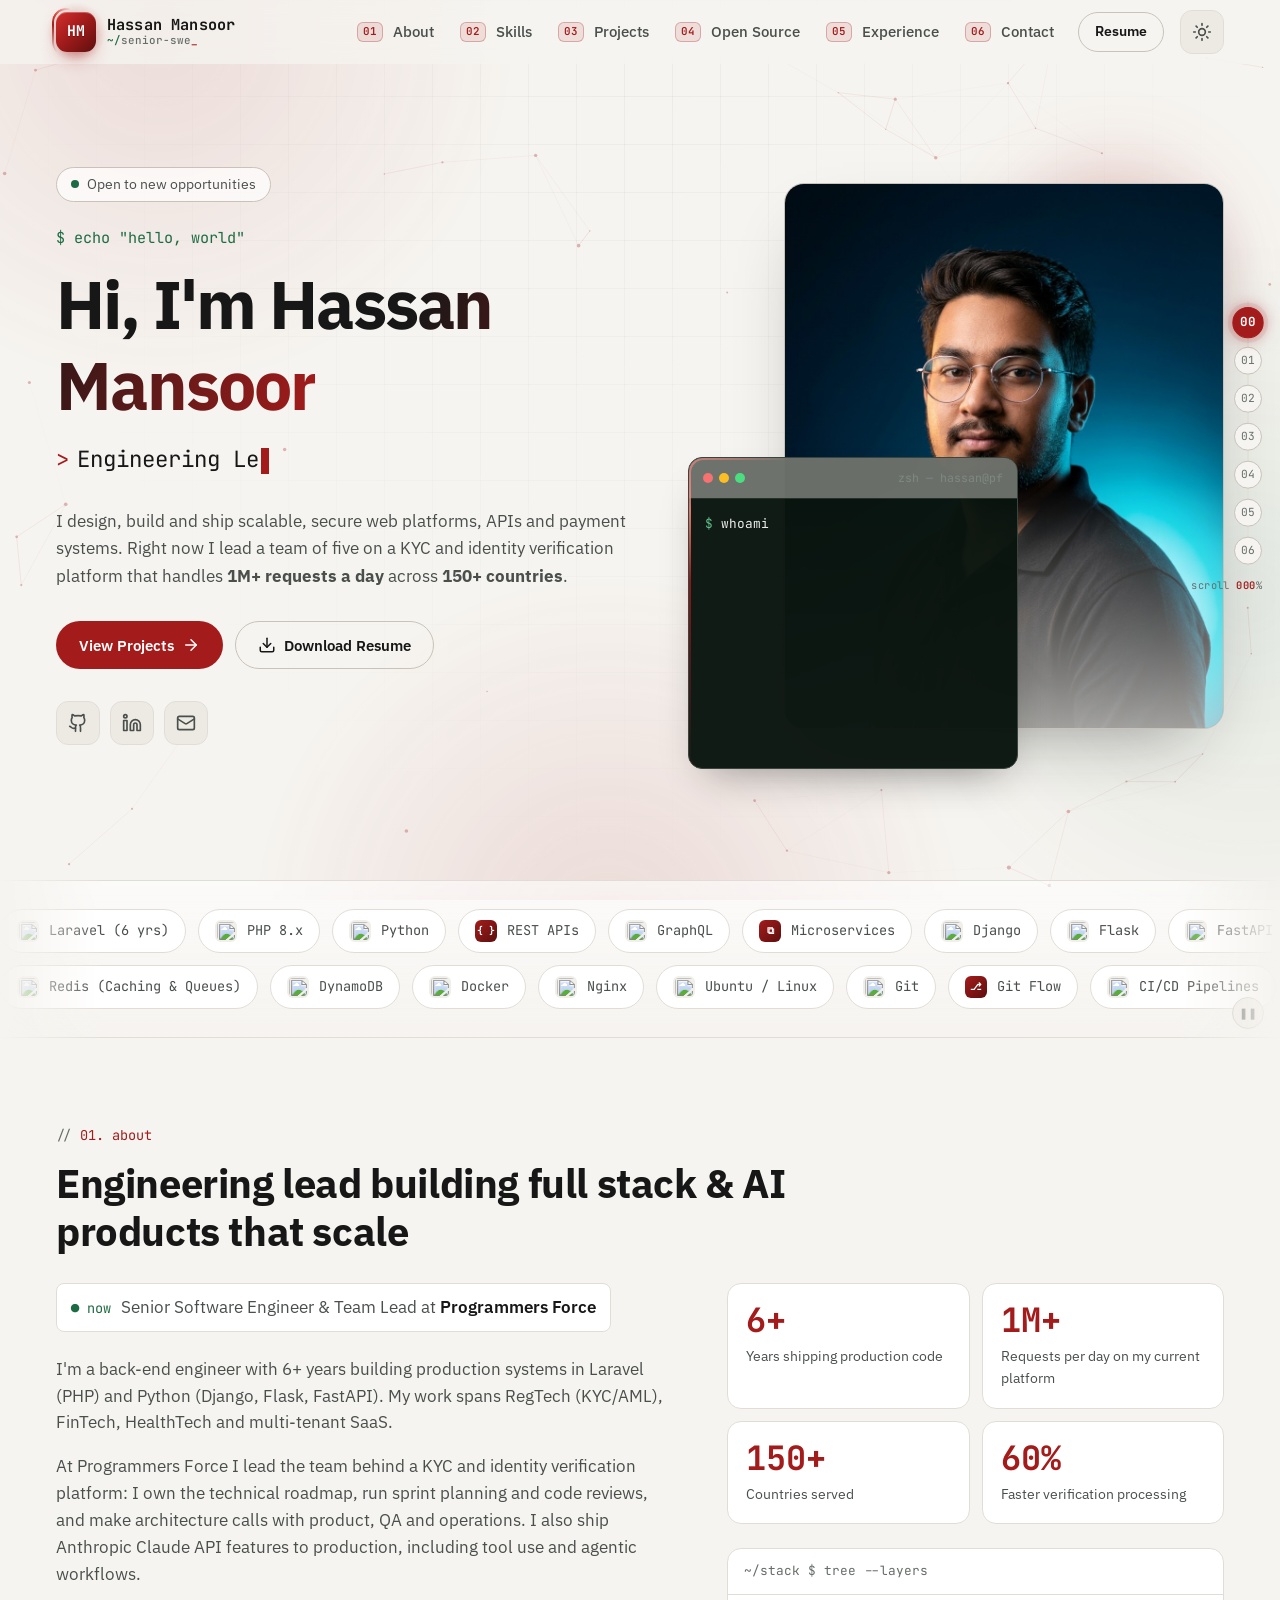
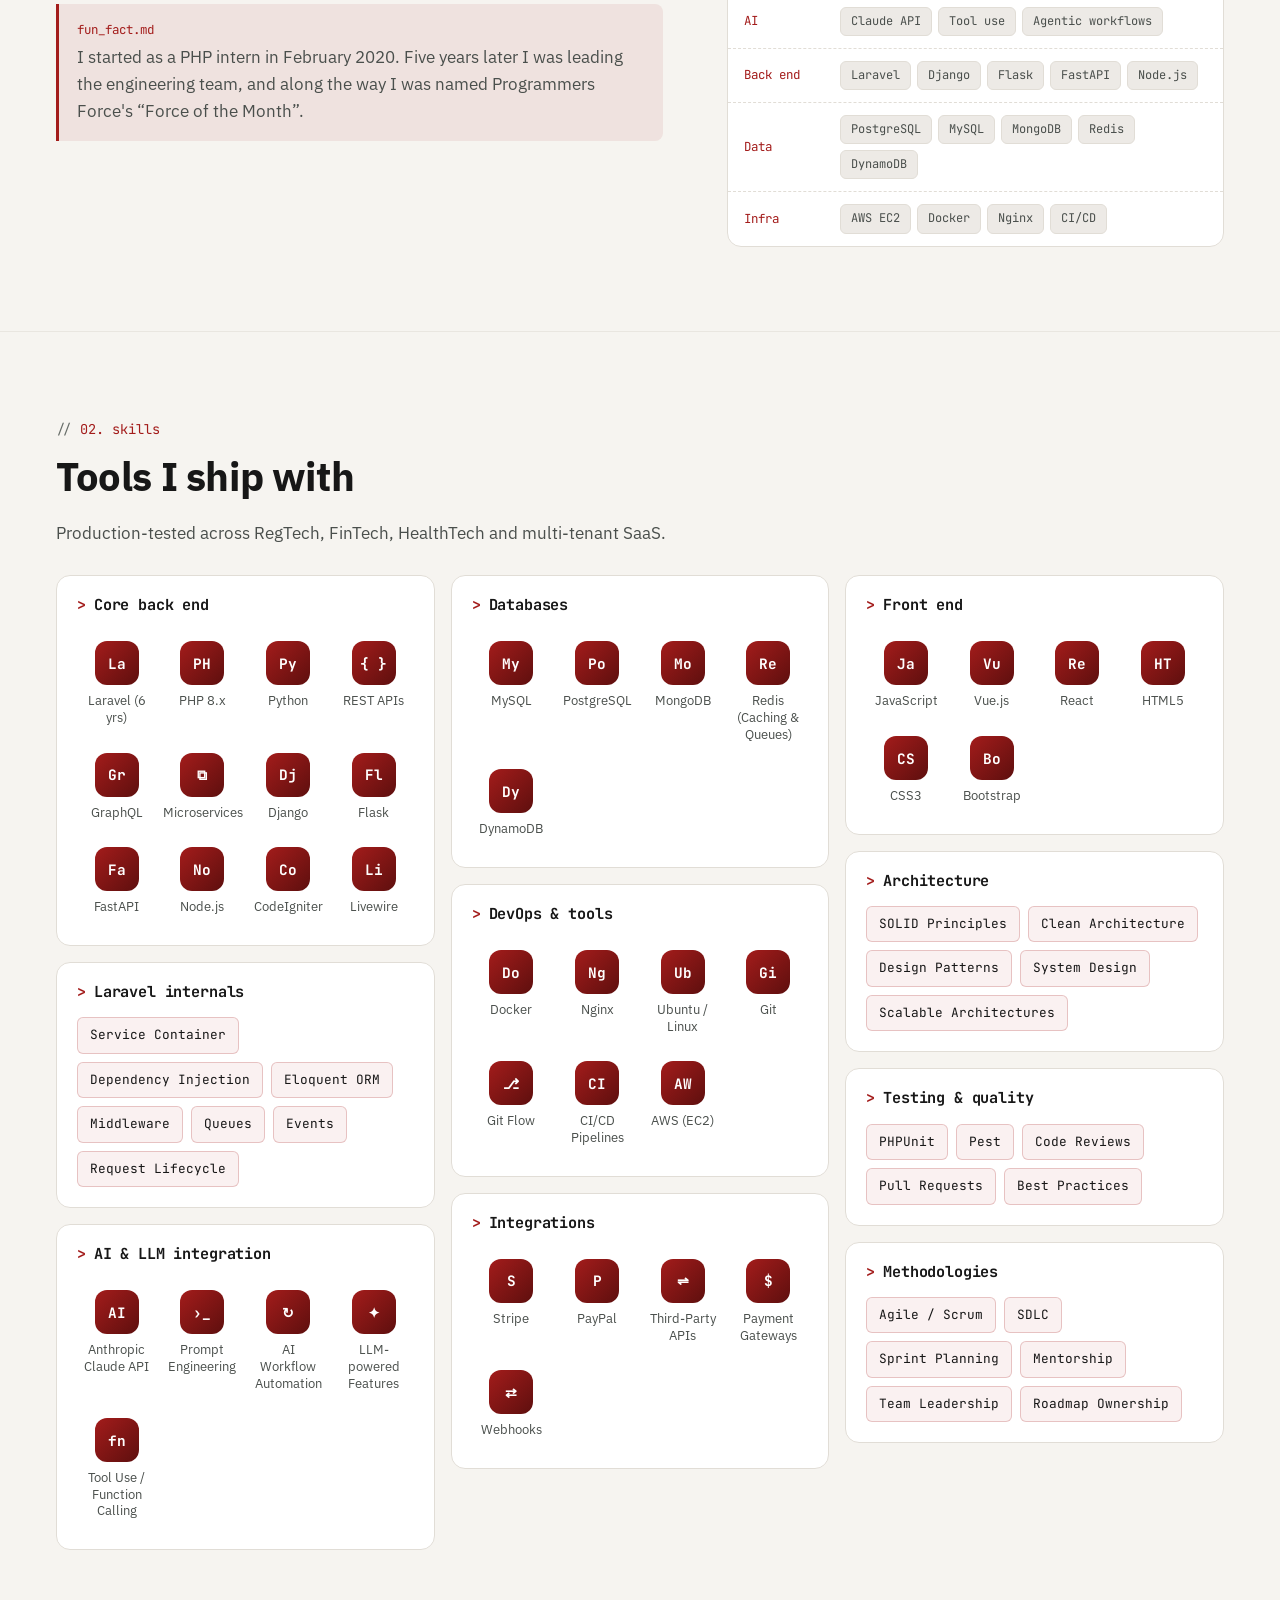
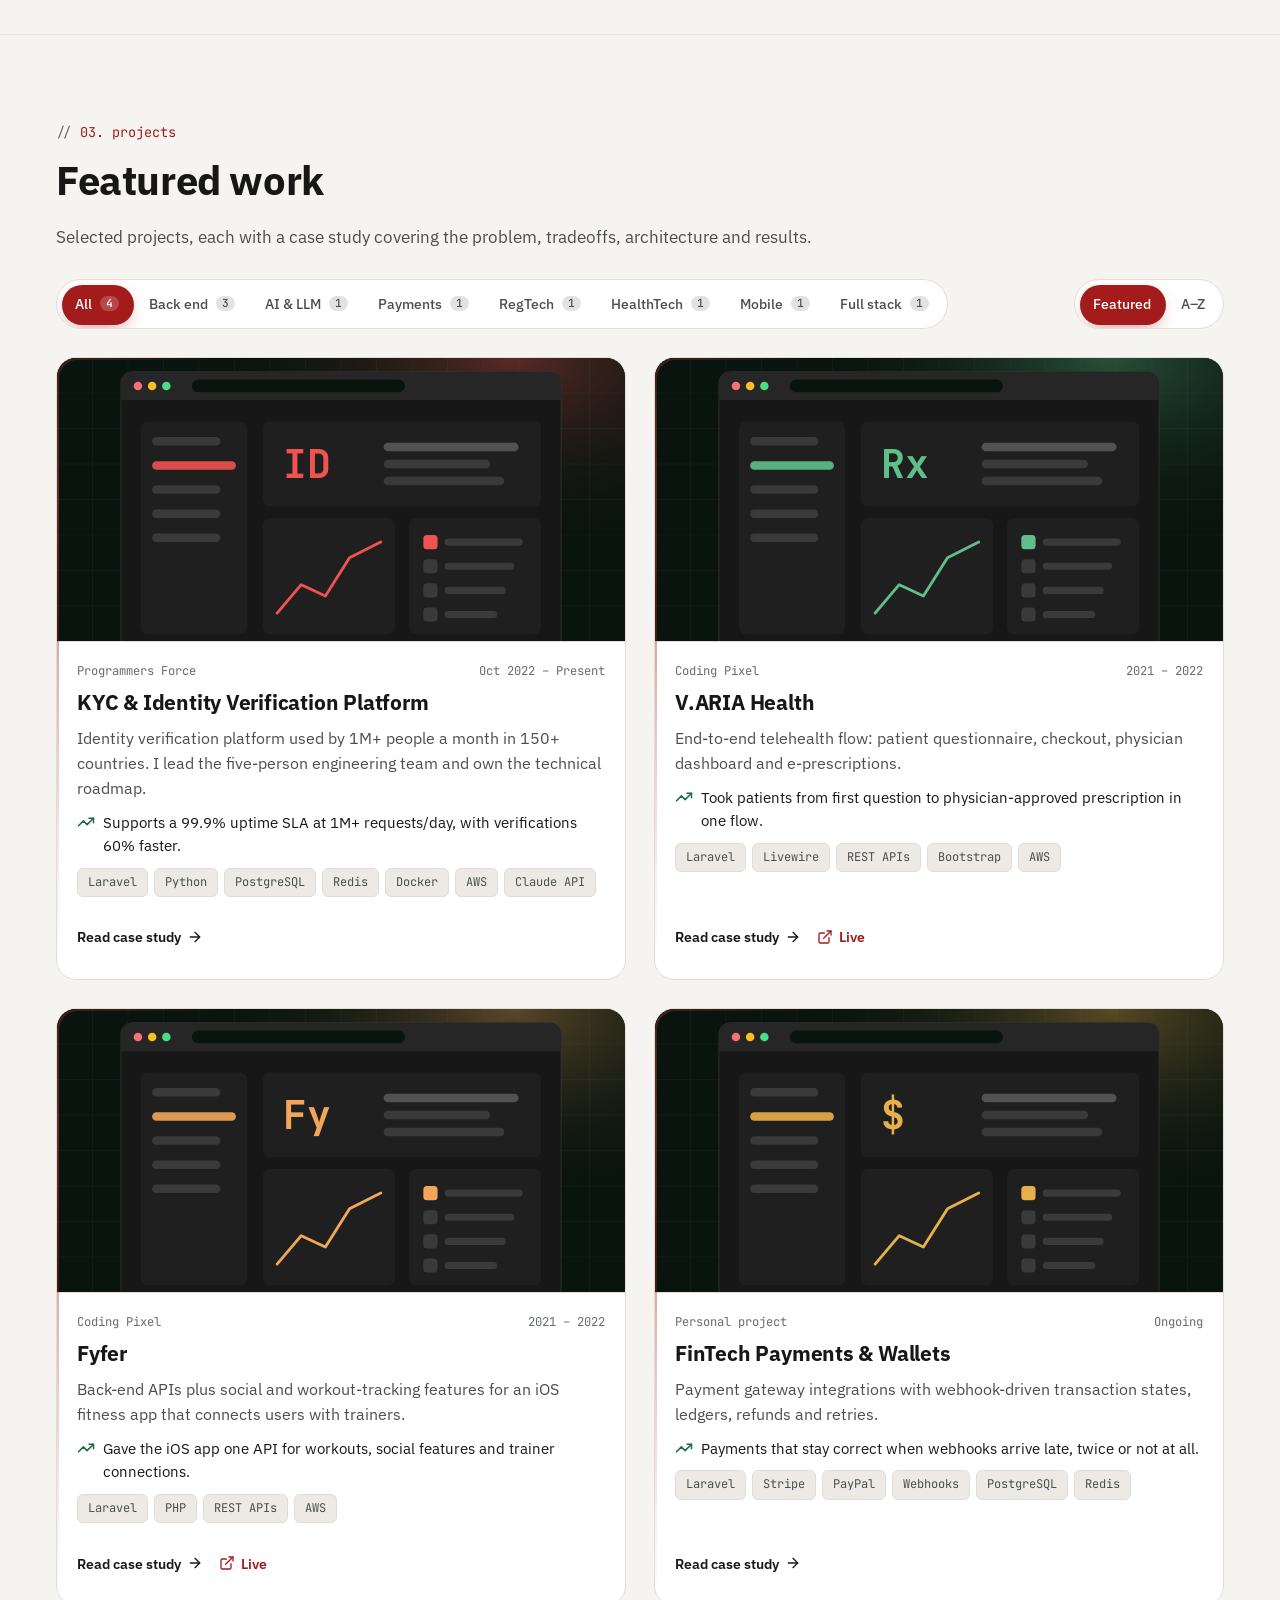
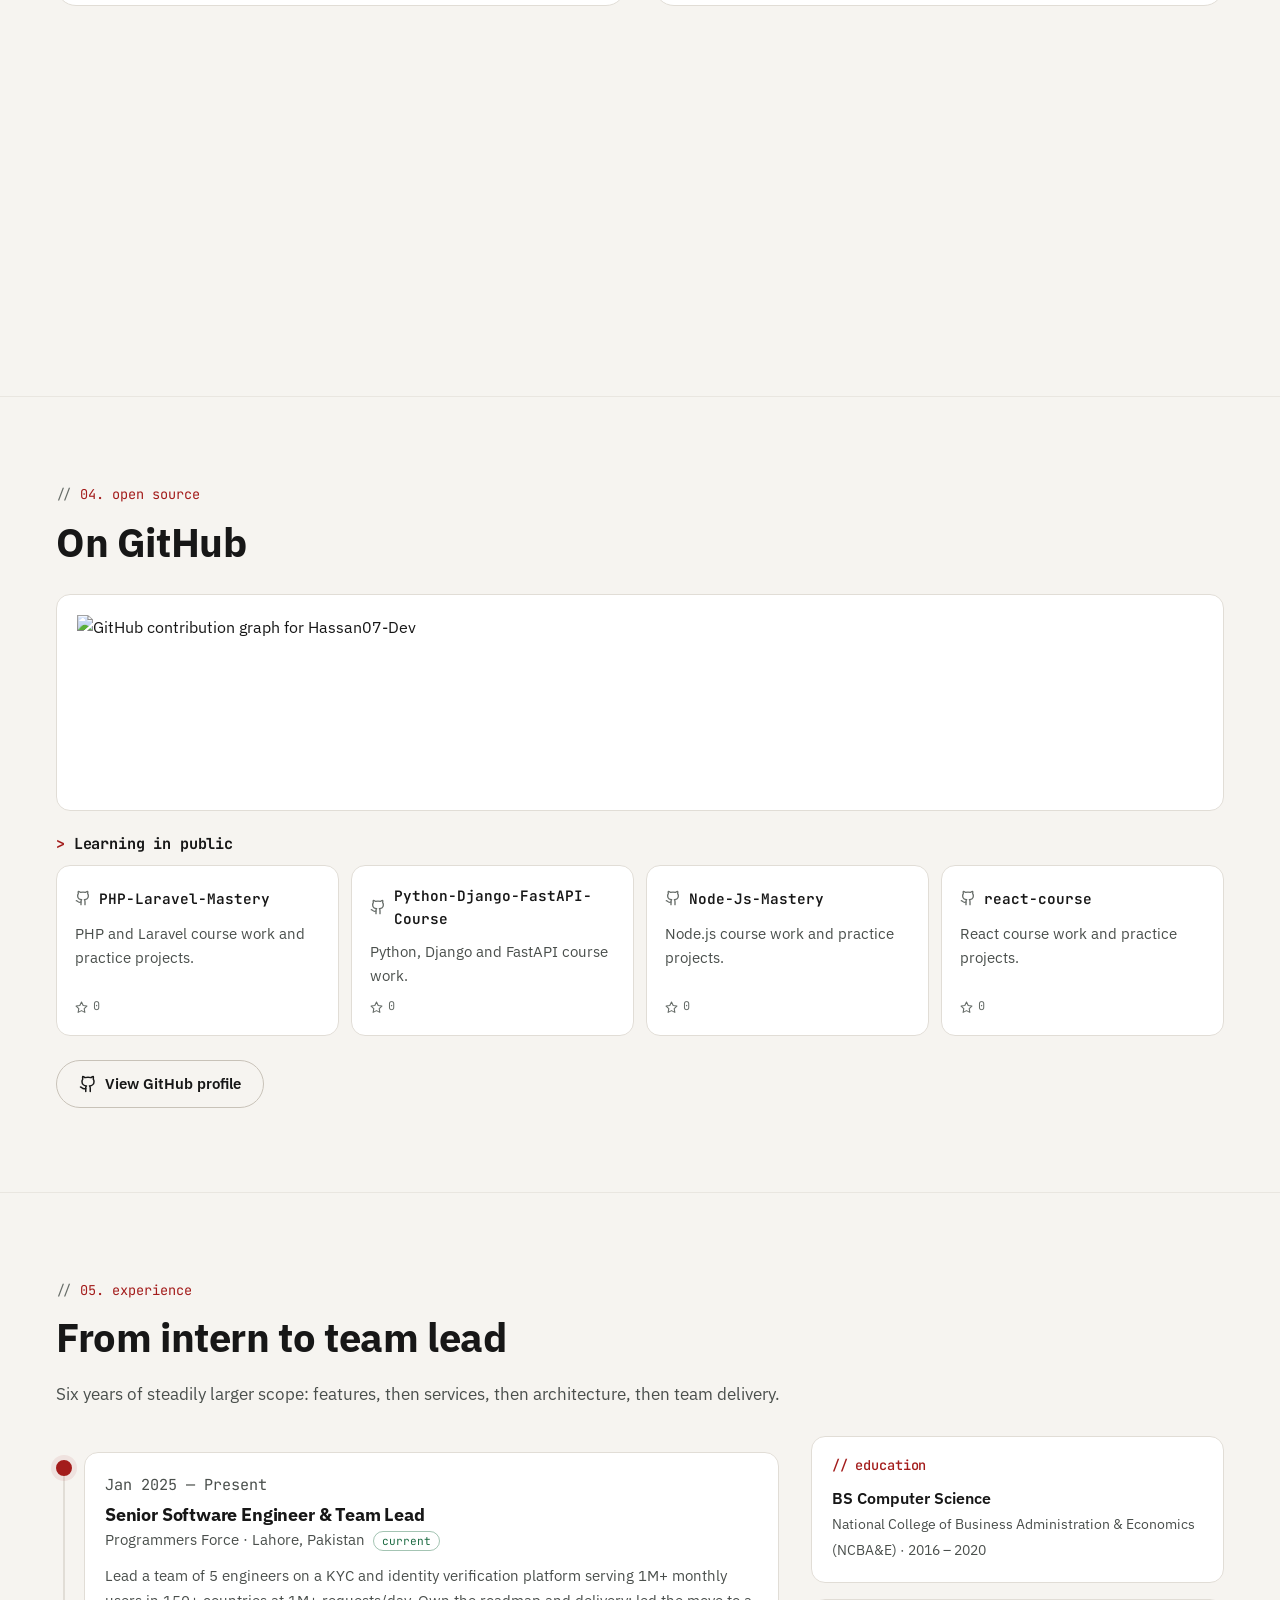
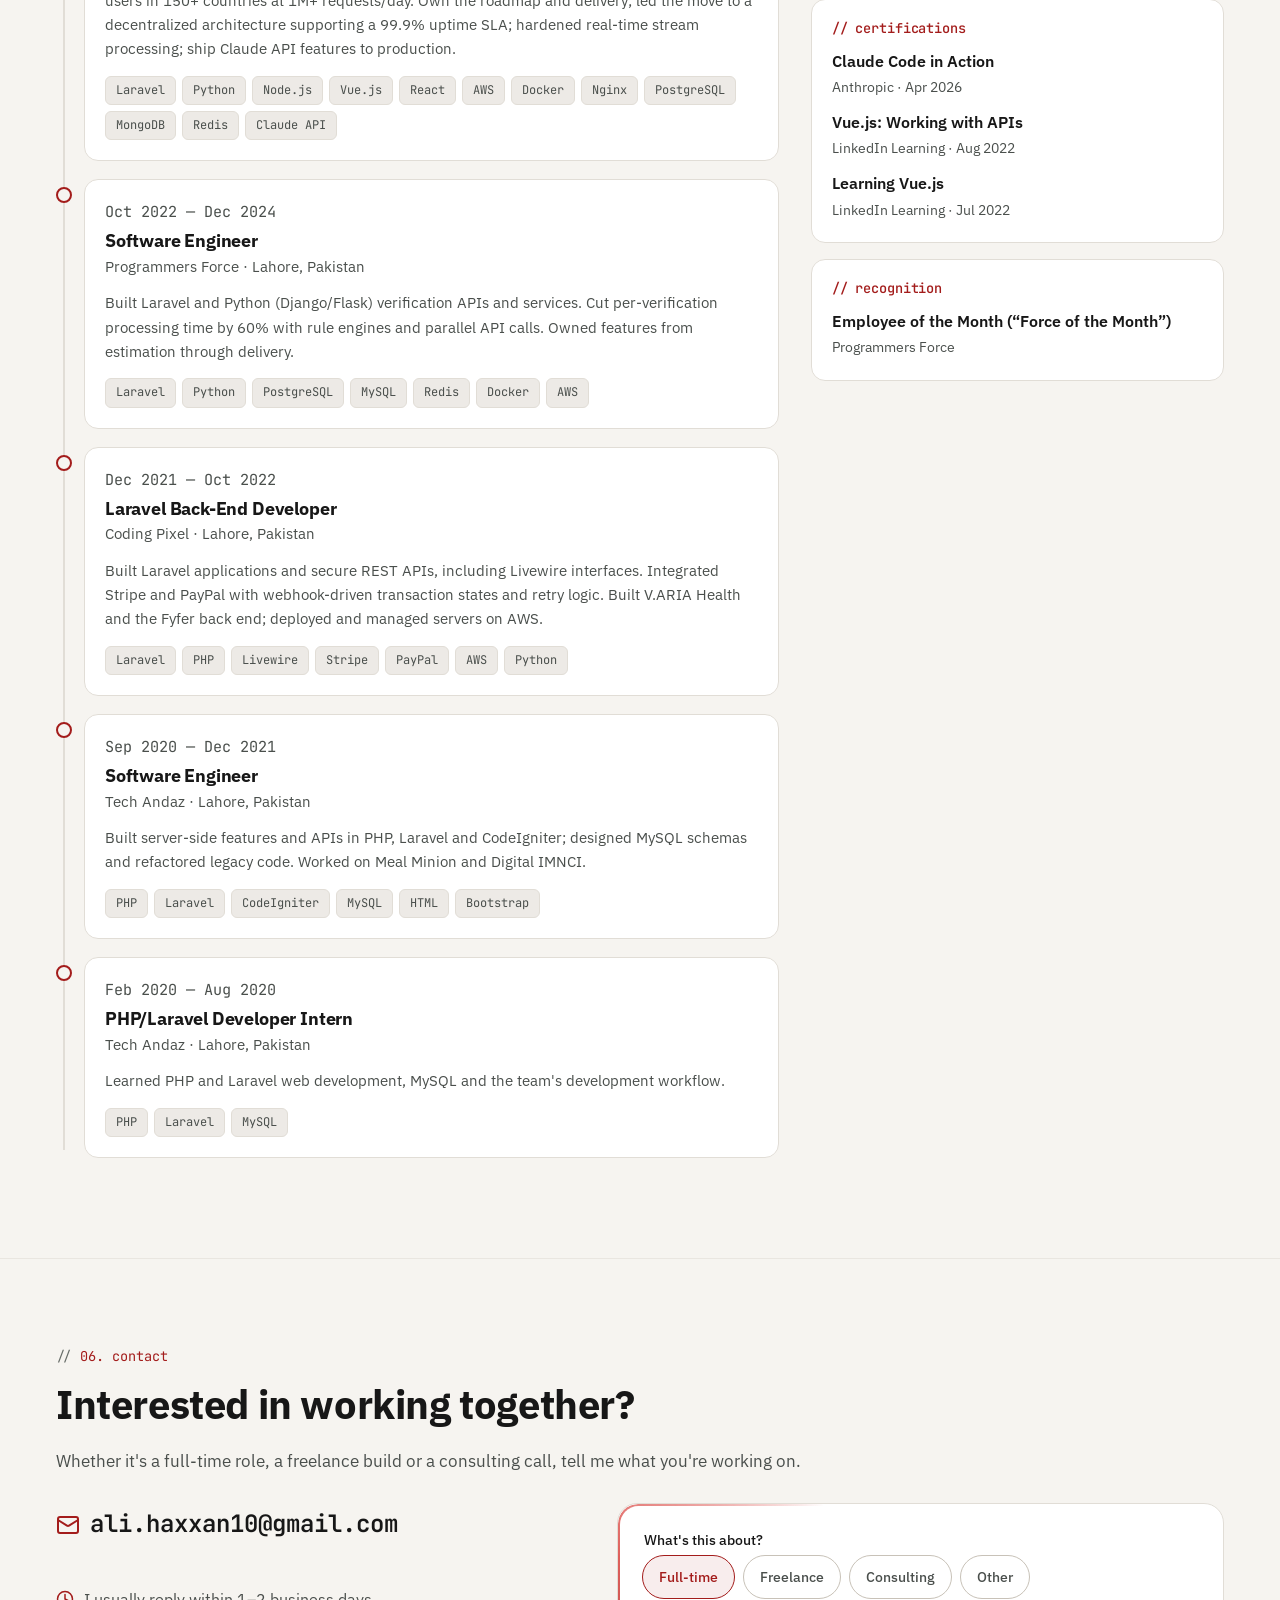
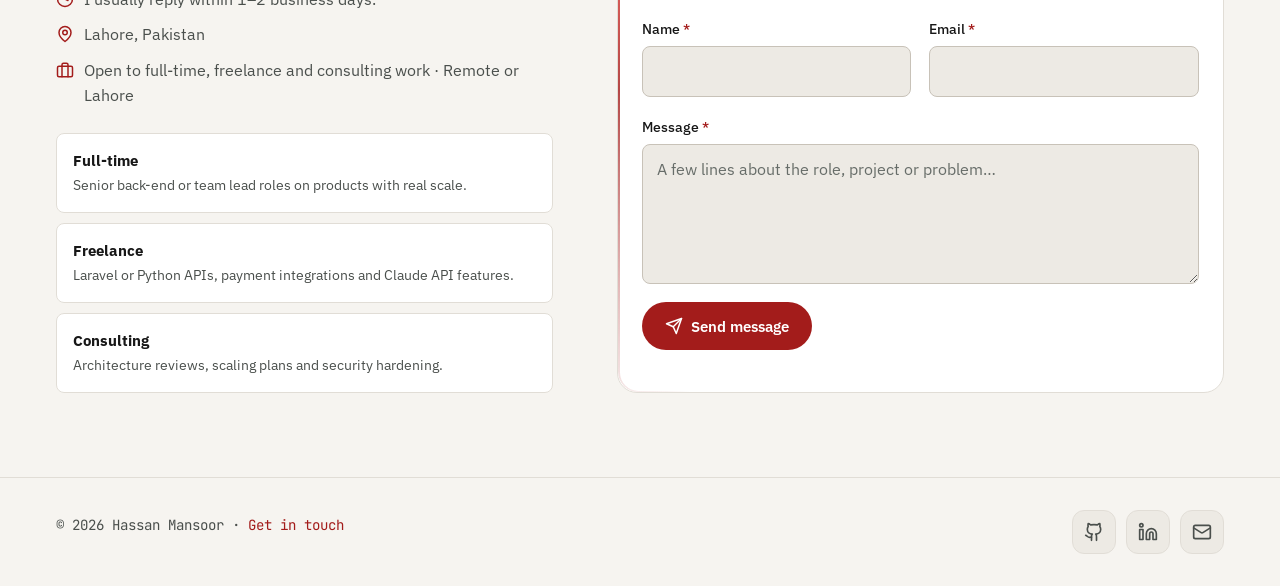
==== commit 0e7f9afc: "Remove tech-stack line from footer Co-Authored-By: Claude Opus 5.5 <noreply@anthropic.com>" ====
--- a/index.html
+++ b/index.html
@@ -233,7 +233,7 @@
 
   <footer class="site-footer">
     <div class="container footer-inner">
-      <p class="mono">© <span data-year></span> Hassan Mansoor · built with HTML, CSS &amp; JS</p>
+      <p class="mono">© <span data-year></span> Hassan Mansoor · <a href="#contact">Get in touch</a></p>
       <div class="social-row" data-footer-social></div>
     </div>
   </footer>
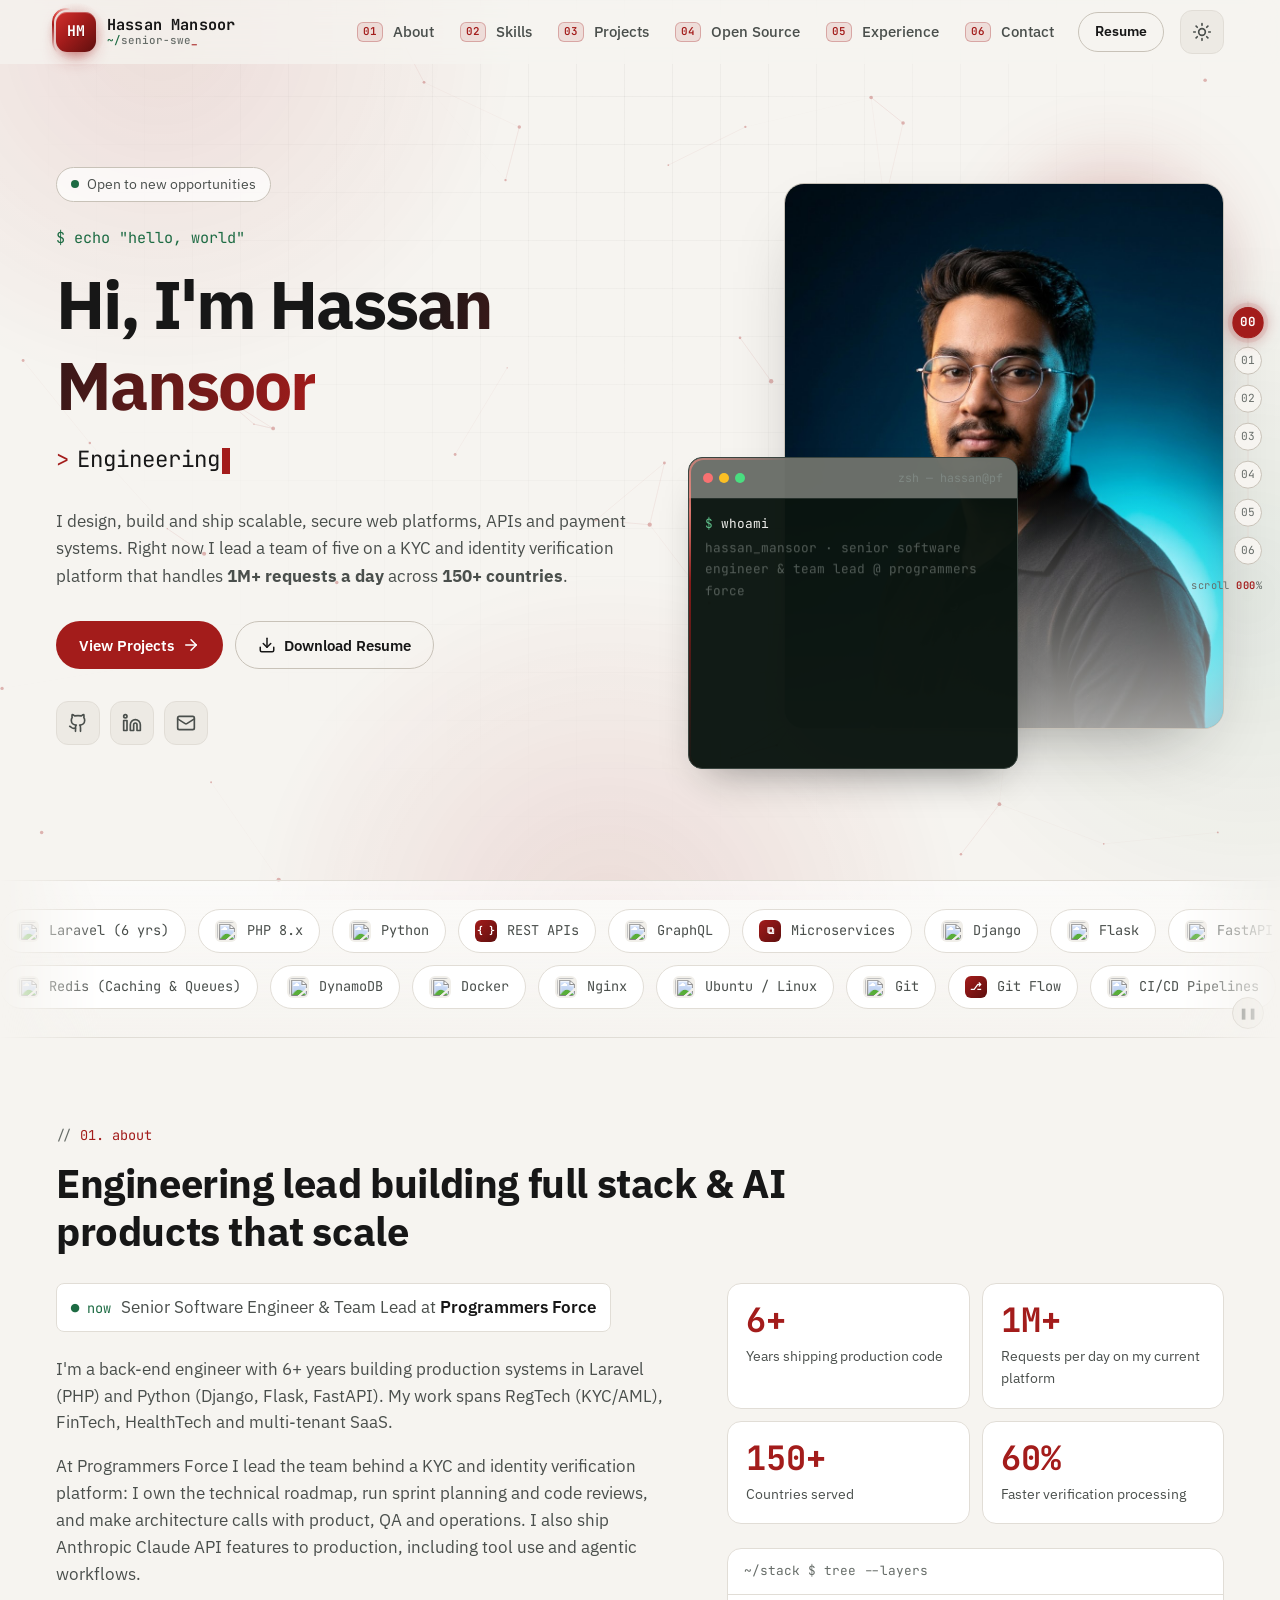
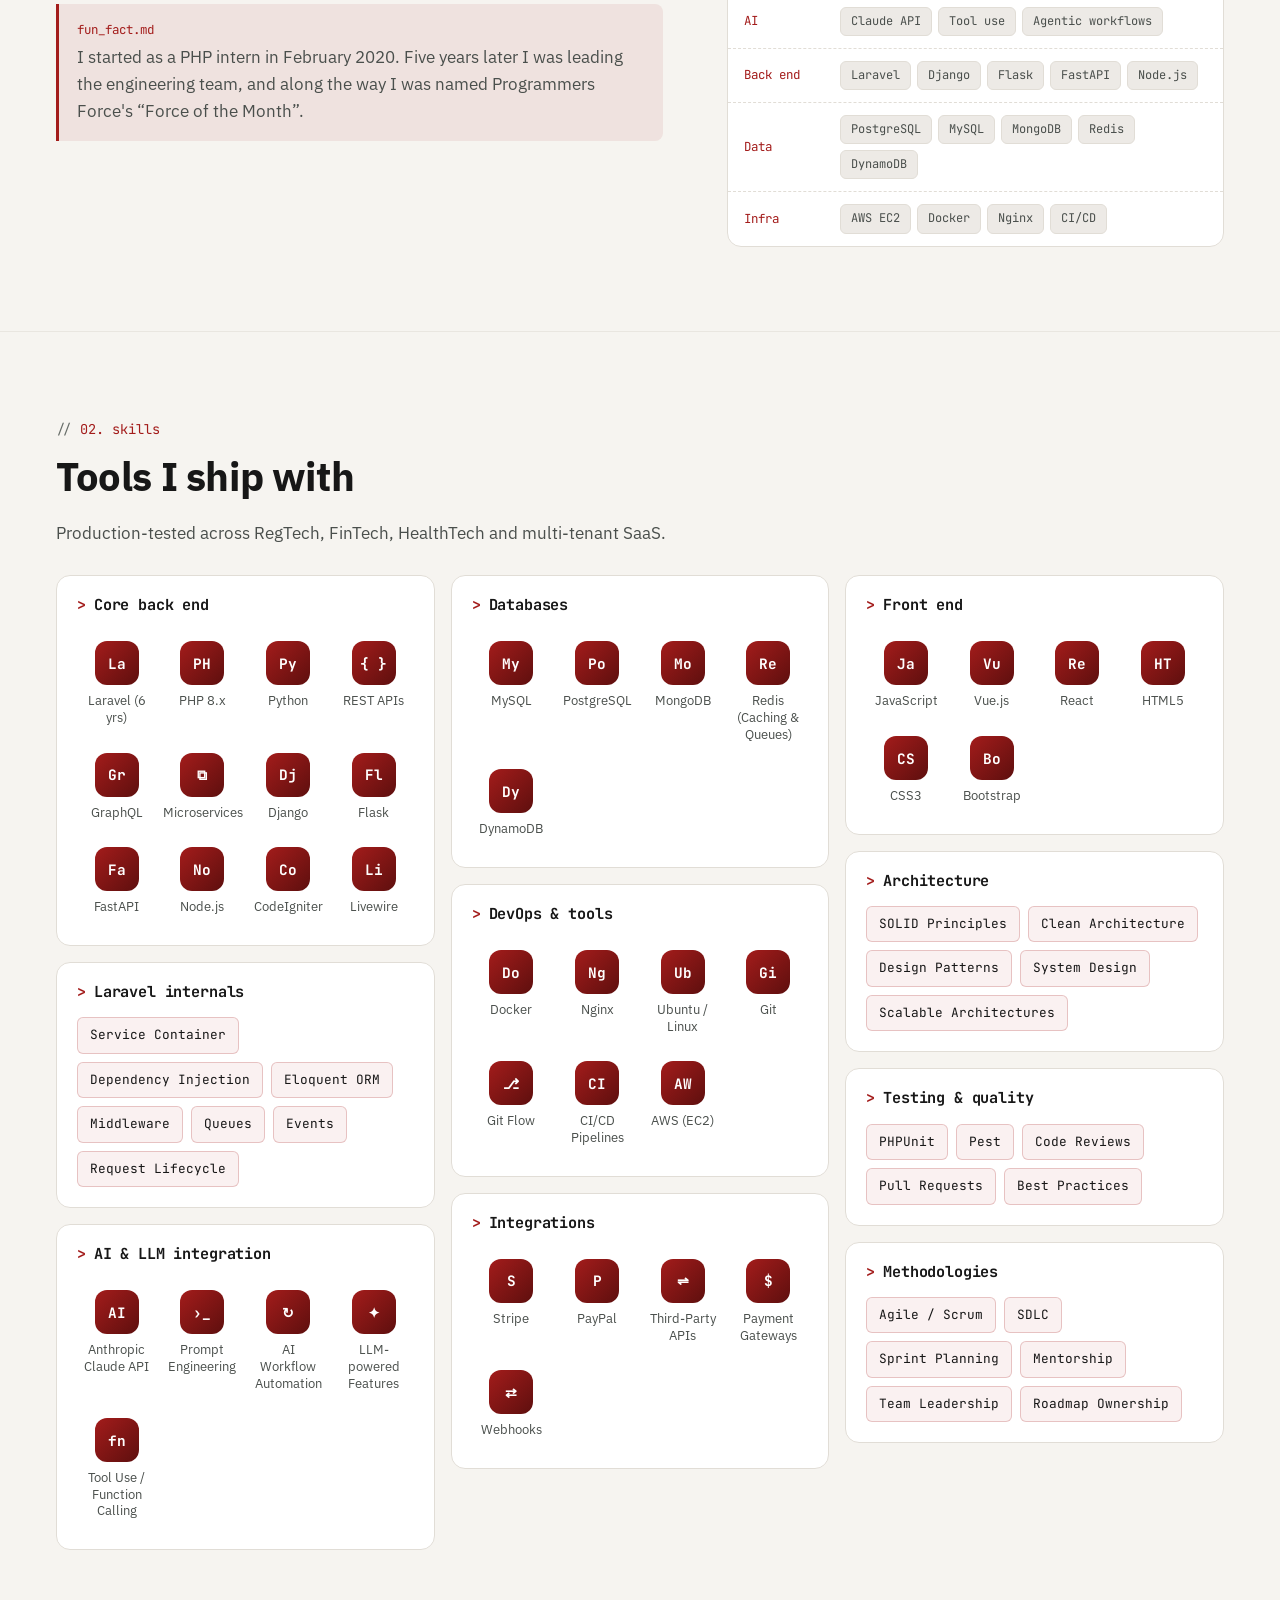
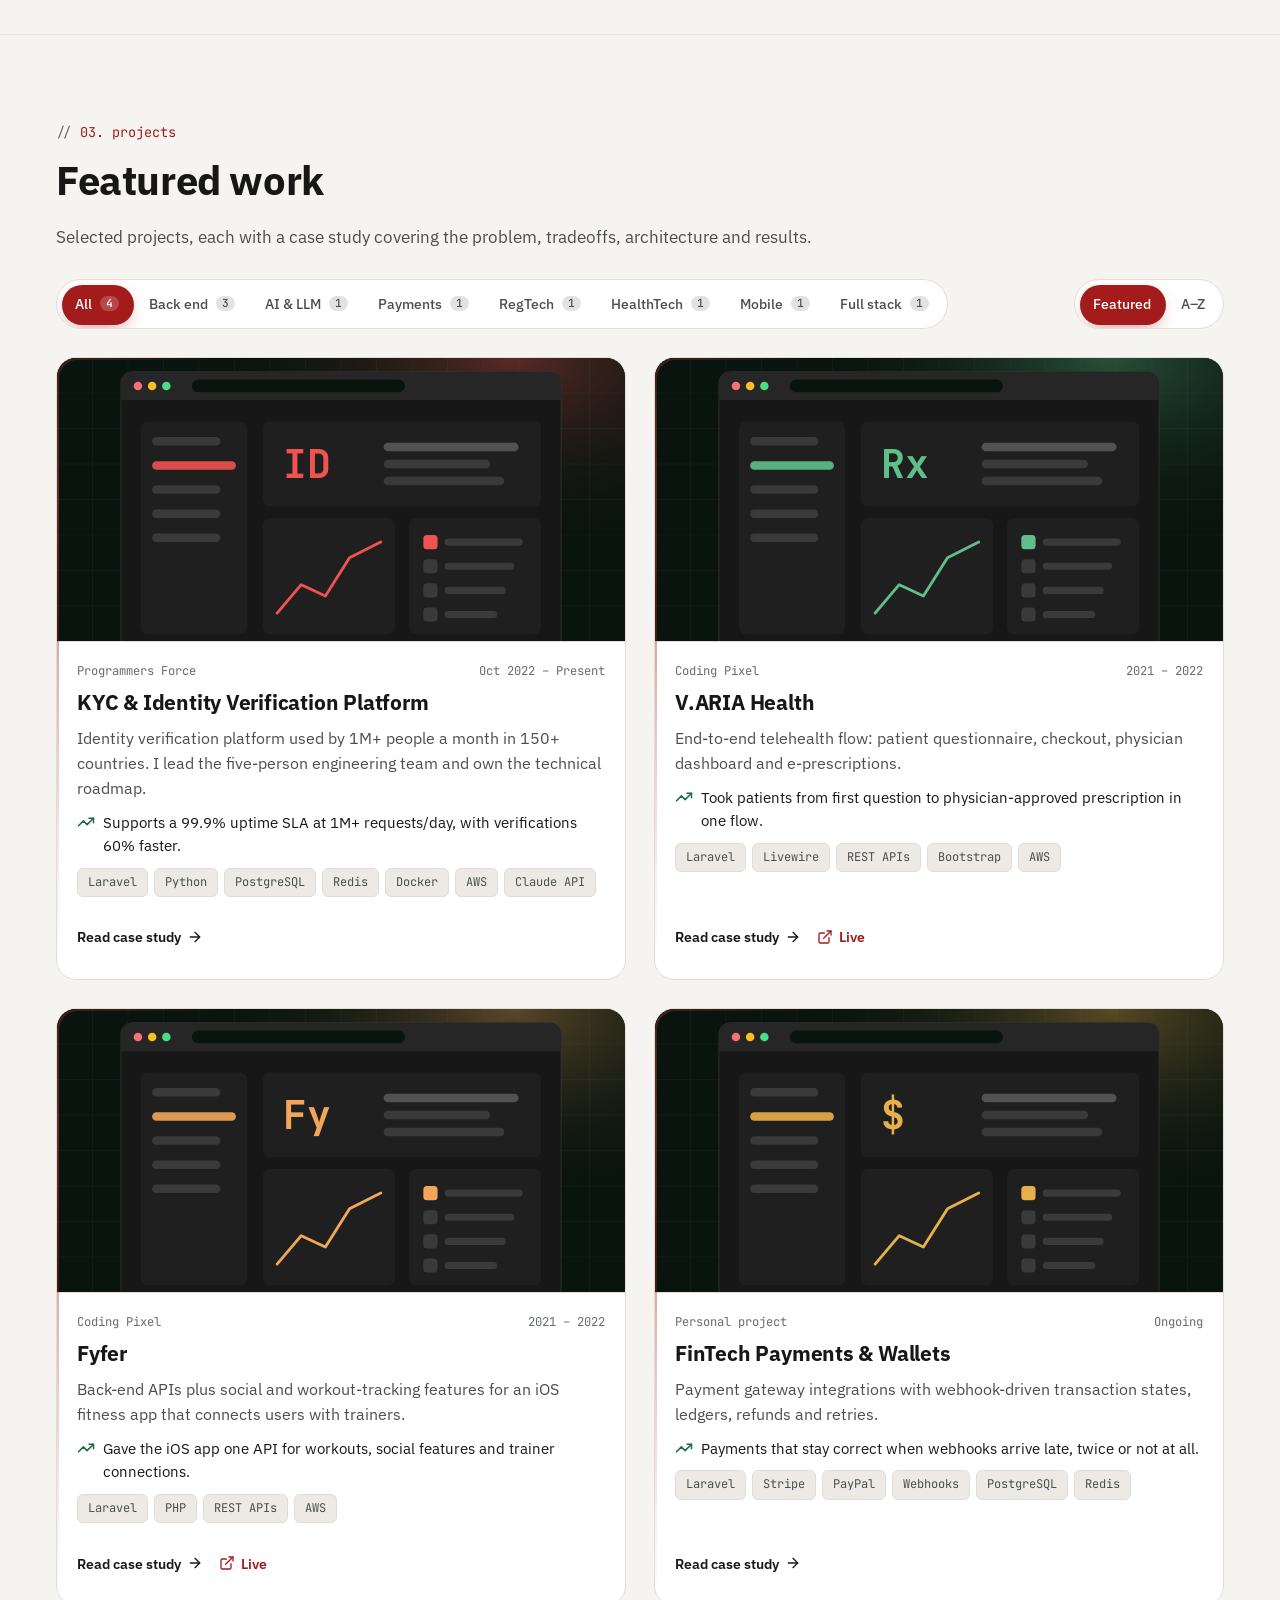
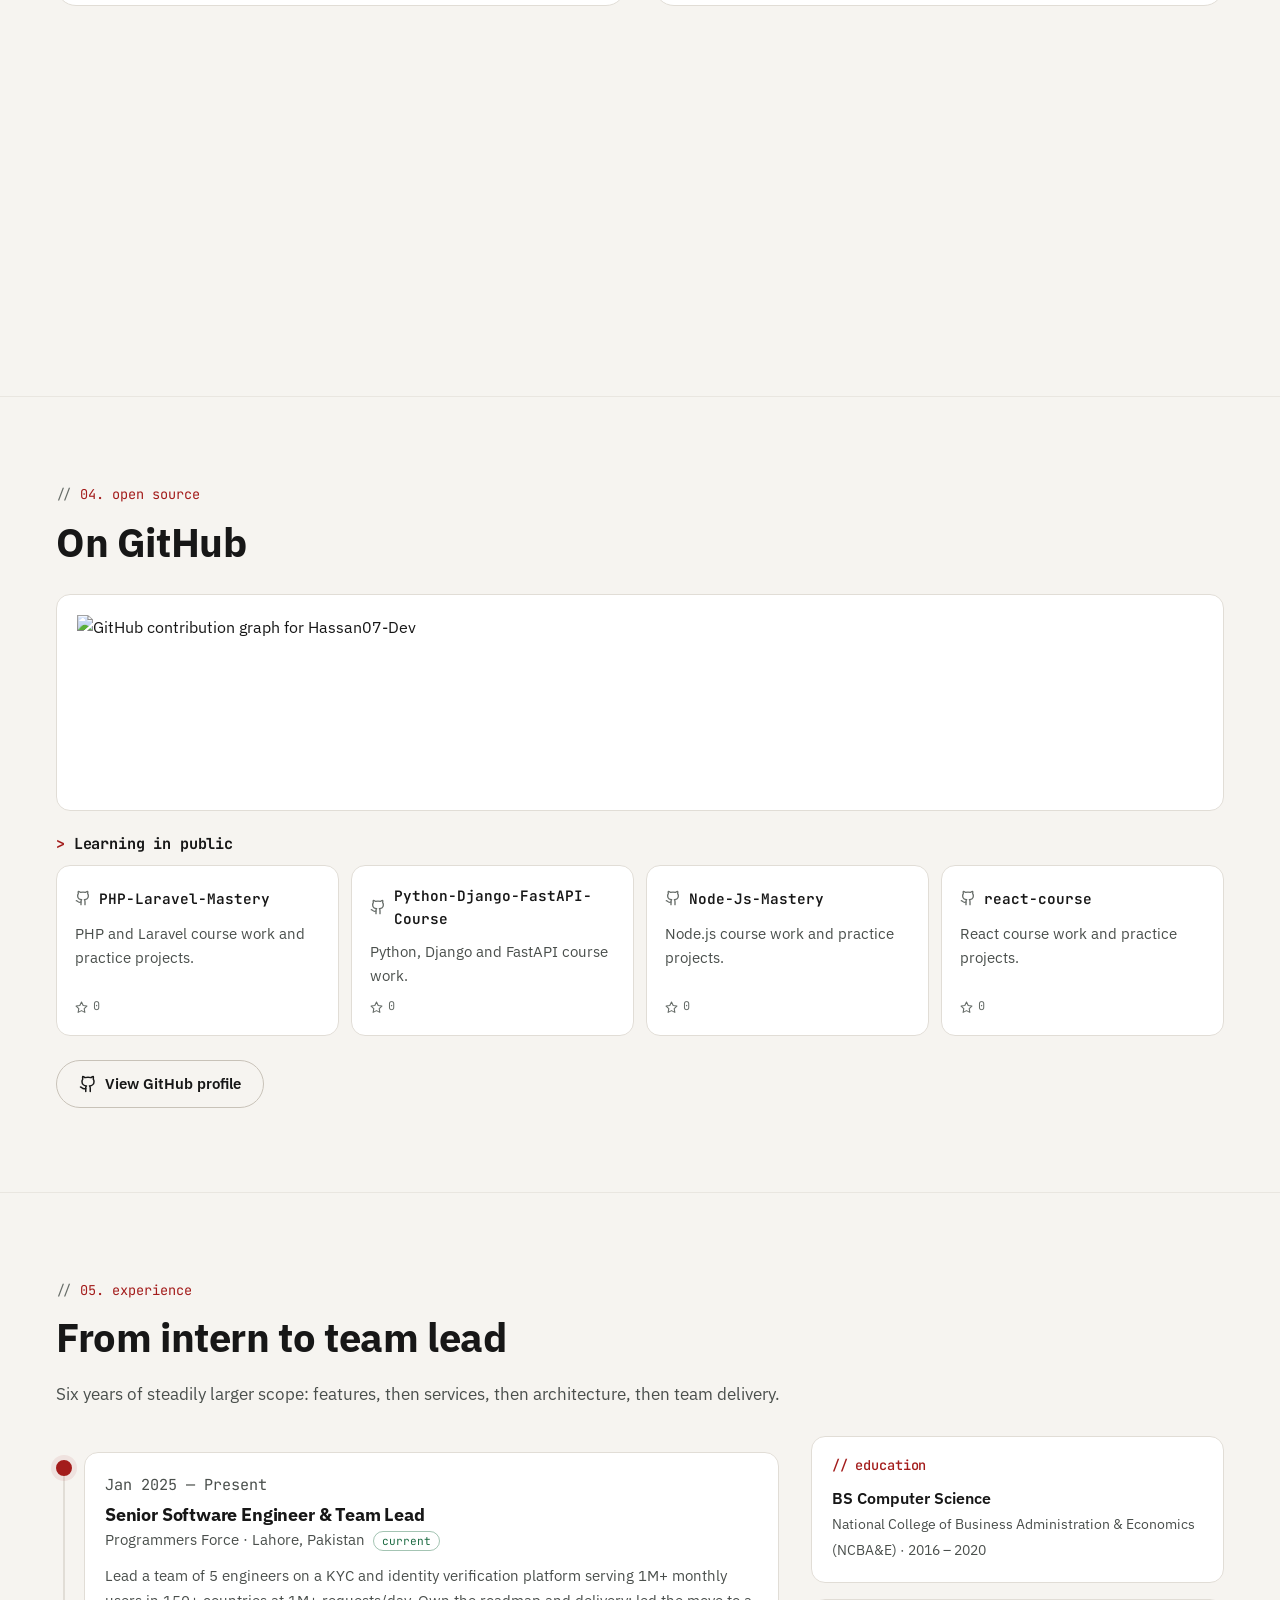
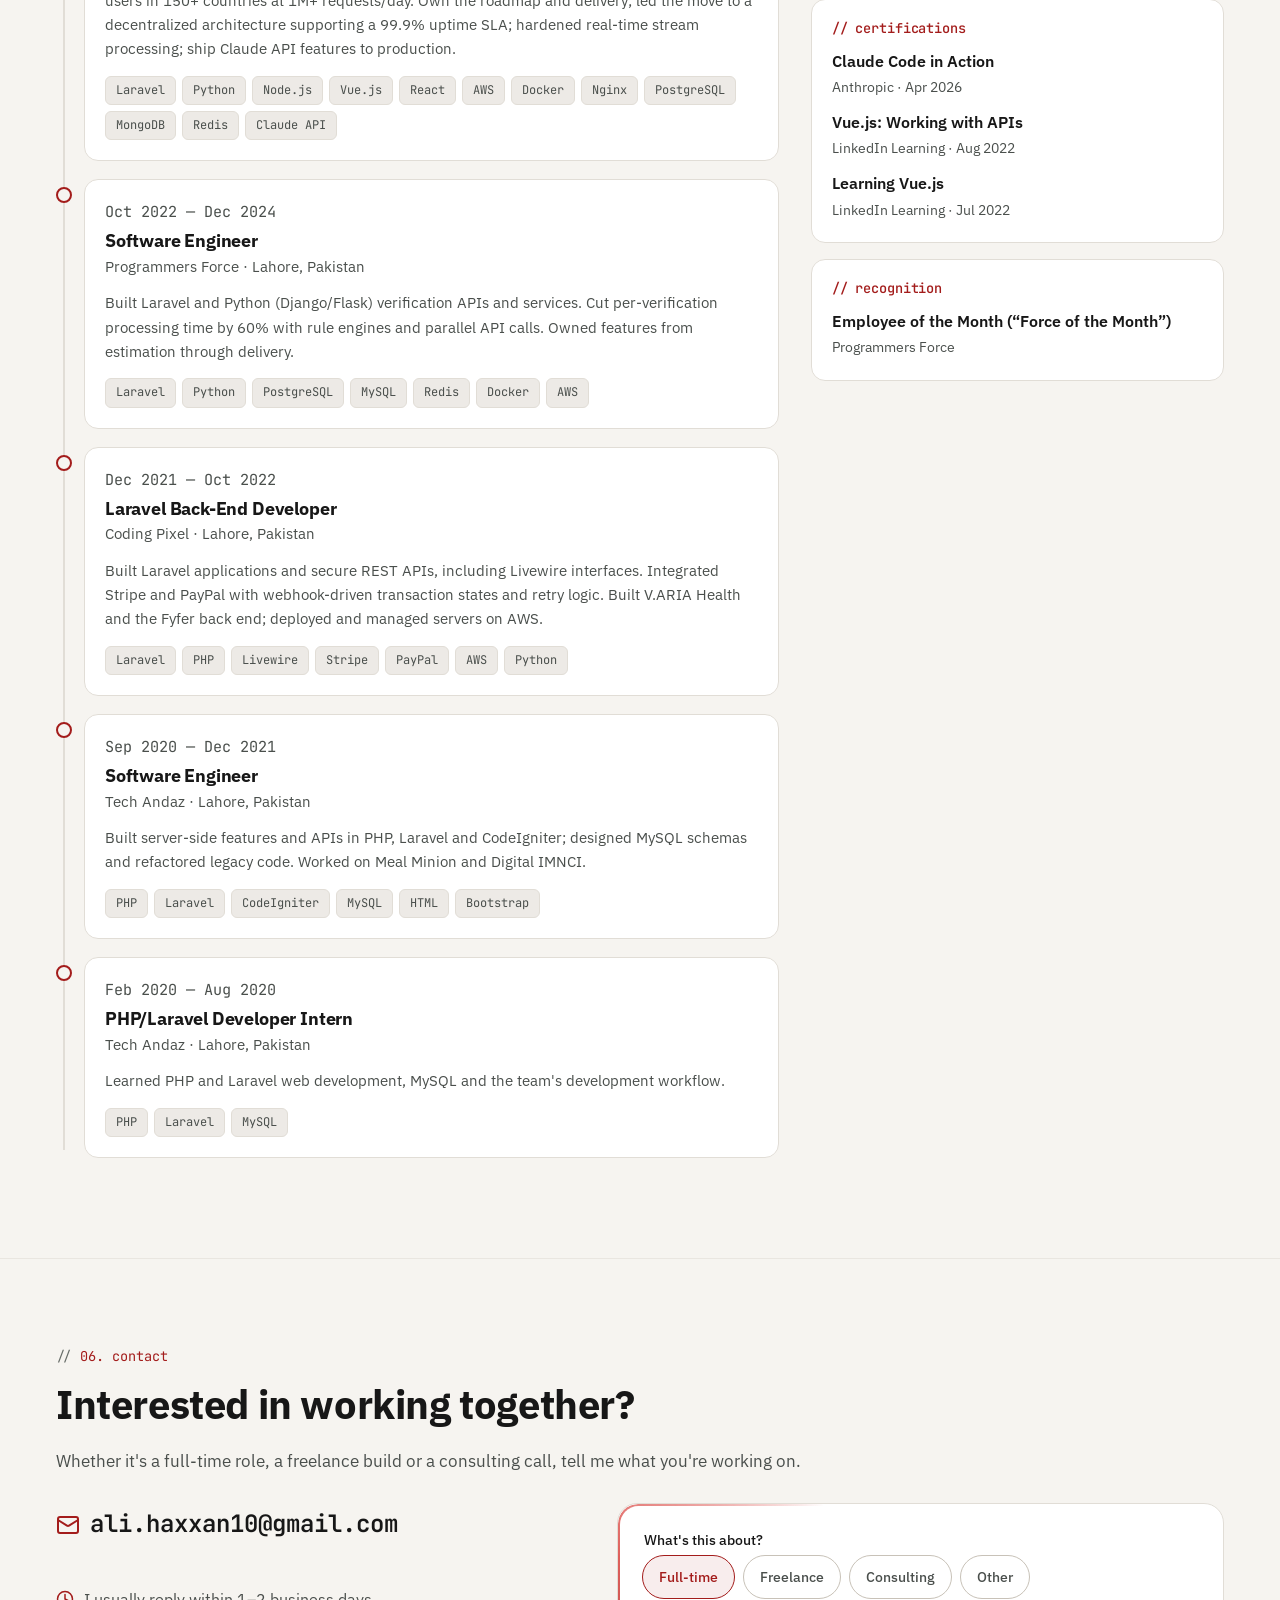
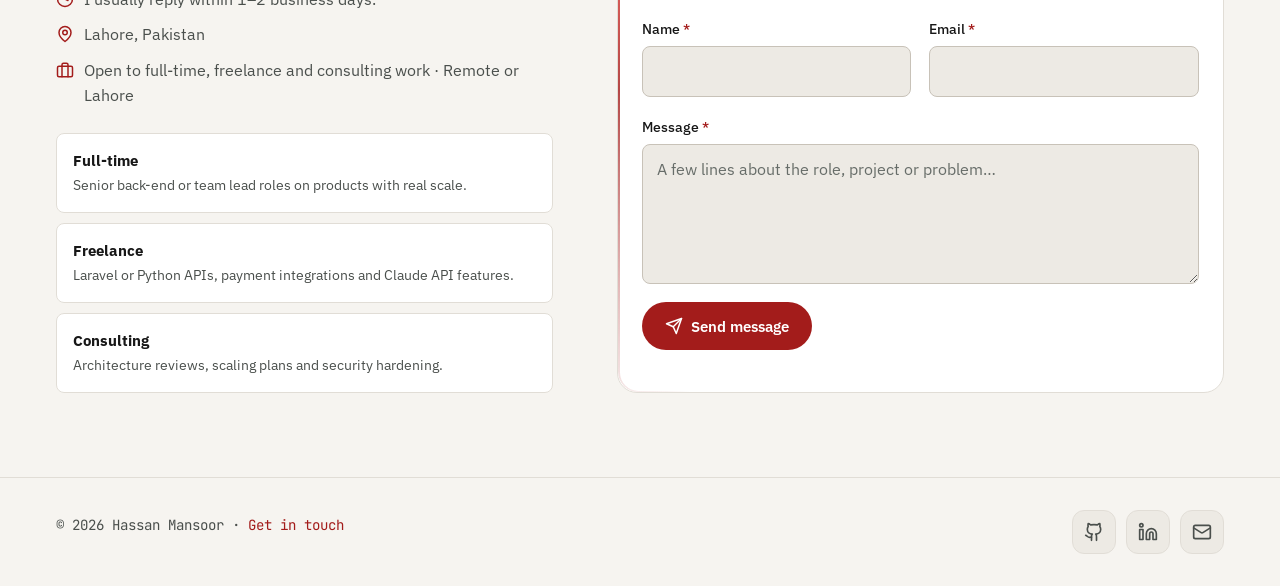
==== commit e20700ae: "Match favicon to the HM logo badge Co-Authored-By: Claude Opus 5.5 <noreply@anthropic.com>" ====
--- a/index.html
+++ b/index.html
@@ -22,7 +22,7 @@
   <meta name="twitter:description" content="Laravel · Python · Claude API · 1M+ requests/day.">
   <meta name="twitter:image" content="https://hassan07-dev.github.io/assets/img/hassan-mansoor.jpg">
 
-  <link rel="icon" href="assets/img/favicon.svg" type="image/svg+xml">
+  <link rel="icon" href="assets/img/favicon.svg?v=2" type="image/svg+xml">
   <link rel="preconnect" href="https://fonts.googleapis.com">
   <link rel="preconnect" href="https://fonts.gstatic.com" crossorigin>
   <link href="https://fonts.googleapis.com/css2?family=IBM+Plex+Sans:wght@400;500;600;700&family=JetBrains+Mono:wght@400;500;600;700&display=swap" rel="stylesheet">
